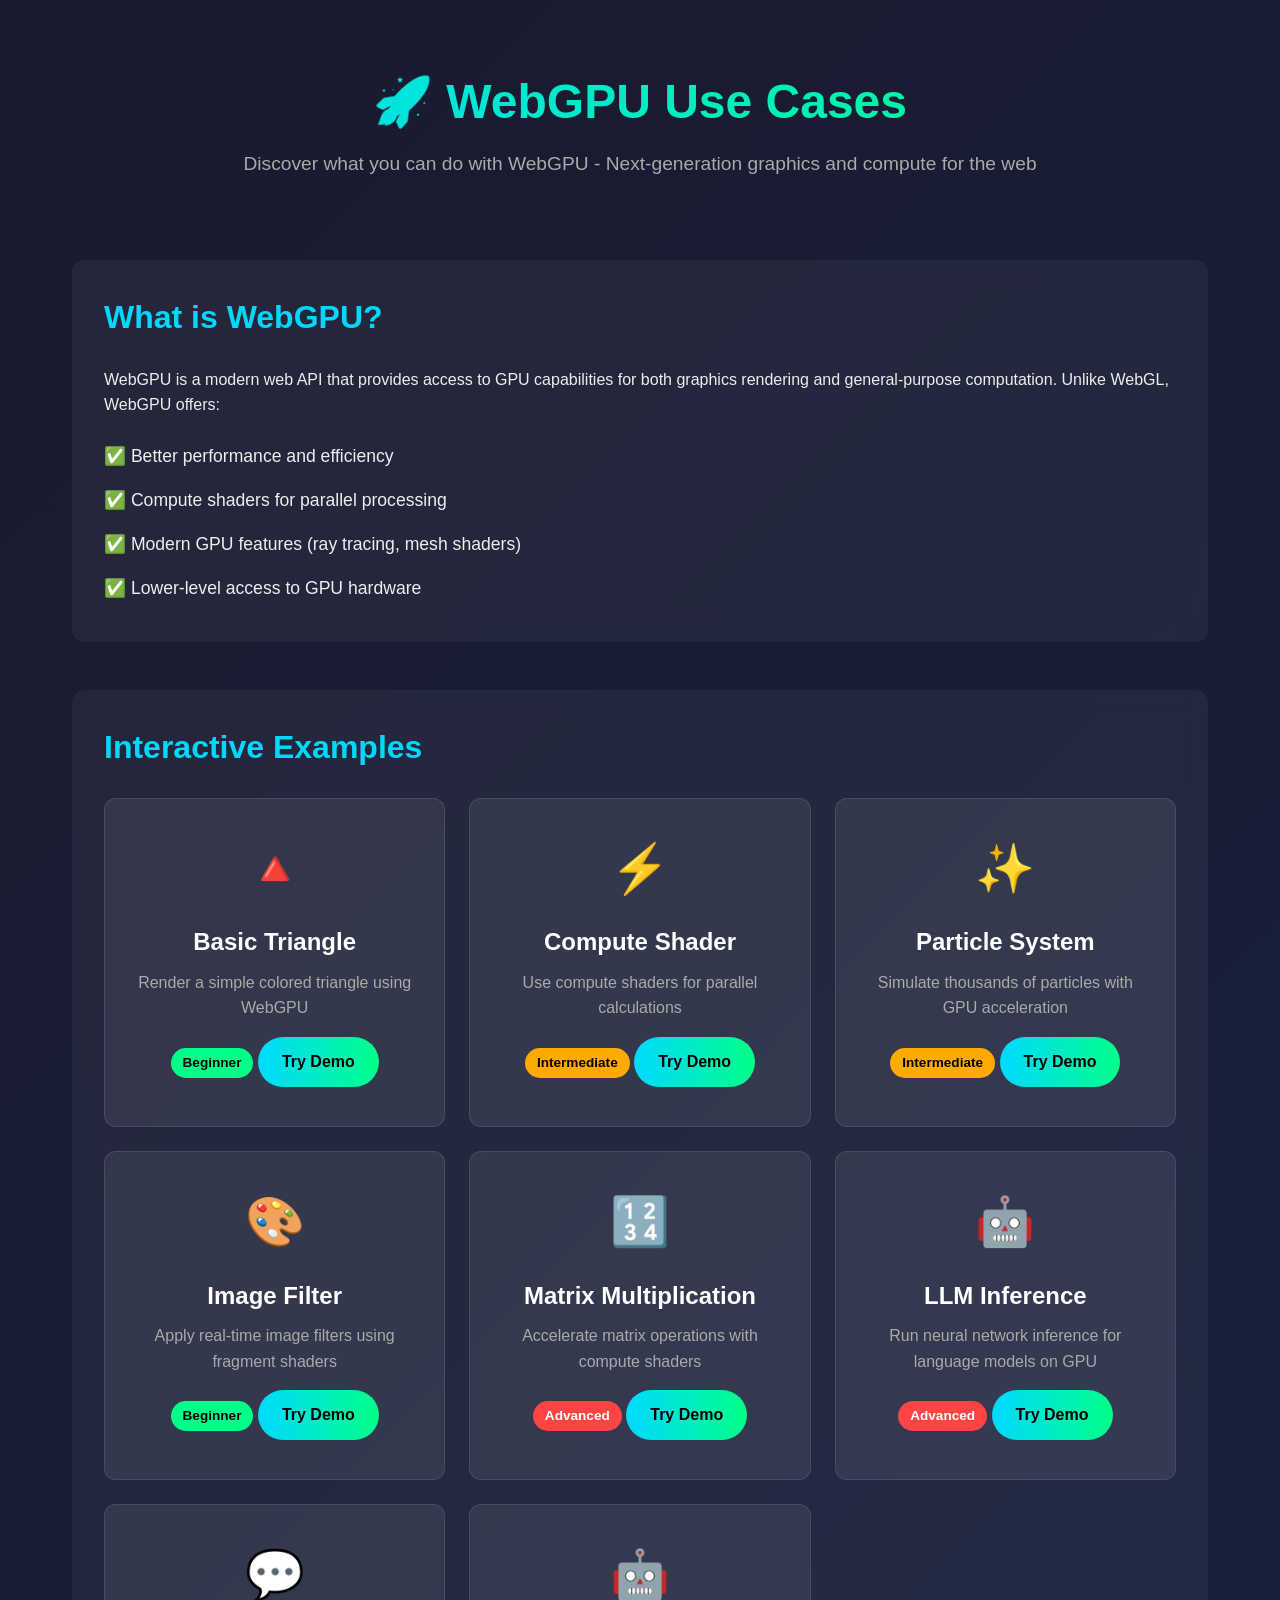
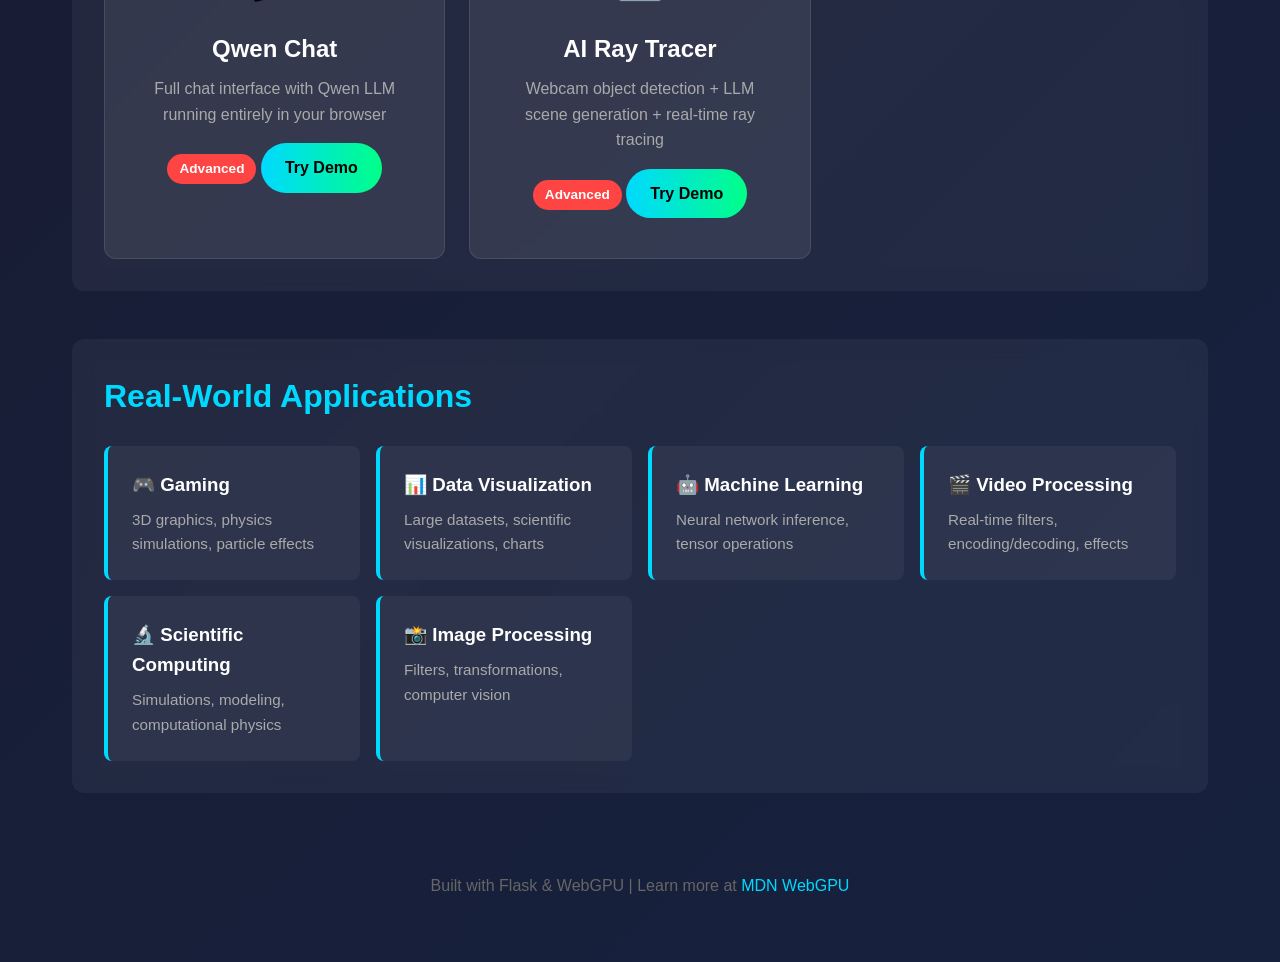
==== index.html @ ded27d46 "Add AI-powered ray tracer with computer vision and LLM - Real-time path tracing with WebGPU compute " ====
<!DOCTYPE html>
<html lang="en">
<head>
    <meta charset="UTF-8">
    <meta name="viewport" content="width=device-width, initial-scale=1.0">
    <title>WebGPU Use Cases Demo</title>
    <link rel="stylesheet" href="static/css/style.css">
</head>
<body>
    <div class="container">
        <header>
            <h1>🚀 WebGPU Use Cases</h1>
            <p class="subtitle">Discover what you can do with WebGPU - Next-generation graphics and compute for the web</p>
        </header>

        <section class="intro">
            <h2>What is WebGPU?</h2>
            <p>WebGPU is a modern web API that provides access to GPU capabilities for both graphics rendering and general-purpose computation. Unlike WebGL, WebGPU offers:</p>
            <ul>
                <li>✅ Better performance and efficiency</li>
                <li>✅ Compute shaders for parallel processing</li>
                <li>✅ Modern GPU features (ray tracing, mesh shaders)</li>
                <li>✅ Lower-level access to GPU hardware</li>
            </ul>
        </section>

        <section class="examples">
            <h2>Interactive Examples</h2>
            <div class="example-grid">
                <div class="example-card" data-example="triangle">
                    <div class="card-icon">🔺</div>
                    <h3>Basic Triangle</h3>
                    <p>Render a simple colored triangle using WebGPU</p>
                    <span class="difficulty beginner">Beginner</span>
                    <a href="templates/examples/triangle.html" class="btn">Try Demo</a>
                </div>

                <div class="example-card" data-example="compute">
                    <div class="card-icon">⚡</div>
                    <h3>Compute Shader</h3>
                    <p>Use compute shaders for parallel calculations</p>
                    <span class="difficulty intermediate">Intermediate</span>
                    <a href="templates/examples/compute.html" class="btn">Try Demo</a>
                </div>

                <div class="example-card" data-example="particles">
                    <div class="card-icon">✨</div>
                    <h3>Particle System</h3>
                    <p>Simulate thousands of particles with GPU acceleration</p>
                    <span class="difficulty intermediate">Intermediate</span>
                    <a href="templates/examples/particles.html" class="btn">Try Demo</a>
                </div>

                <div class="example-card" data-example="image-filter">
                    <div class="card-icon">🎨</div>
                    <h3>Image Filter</h3>
                    <p>Apply real-time image filters using fragment shaders</p>
                    <span class="difficulty beginner">Beginner</span>
                    <a href="templates/examples/image-filter.html" class="btn">Try Demo</a>
                </div>

                <div class="example-card" data-example="matrix-math">
                    <div class="card-icon">🔢</div>
                    <h3>Matrix Multiplication</h3>
                    <p>Accelerate matrix operations with compute shaders</p>
                    <span class="difficulty advanced">Advanced</span>
                    <a href="templates/examples/matrix-math.html" class="btn">Try Demo</a>
                </div>

                <div class="example-card" data-example="llm-inference">
                    <div class="card-icon">🤖</div>
                    <h3>LLM Inference</h3>
                    <p>Run neural network inference for language models on GPU</p>
                    <span class="difficulty advanced">Advanced</span>
                    <a href="templates/examples/llm-inference.html" class="btn">Try Demo</a>
                </div>

                <div class="example-card" data-example="qwen-chat">
                    <div class="card-icon">💬</div>
                    <h3>Qwen Chat</h3>
                    <p>Full chat interface with Qwen LLM running entirely in your browser</p>
                    <span class="difficulty advanced">Advanced</span>
                    <a href="templates/examples/qwen-chat.html" class="btn">Try Demo</a>
                </div>

                <div class="example-card" data-example="ai-raytracer">
                    <div class="card-icon">🤖</div>
                    <h3>AI Ray Tracer</h3>
                    <p>Webcam object detection + LLM scene generation + real-time ray tracing</p>
                    <span class="difficulty advanced">Advanced</span>
                    <a href="templates/examples/ai-raytracer.html" class="btn">Try Demo</a>
                </div>
            </div>
        </section>

        <section class="use-cases">
            <h2>Real-World Applications</h2>
            <div class="use-case-list">
                <div class="use-case">
                    <h3>🎮 Gaming</h3>
                    <p>3D graphics, physics simulations, particle effects</p>
                </div>
                <div class="use-case">
                    <h3>📊 Data Visualization</h3>
                    <p>Large datasets, scientific visualizations, charts</p>
                </div>
                <div class="use-case">
                    <h3>🤖 Machine Learning</h3>
                    <p>Neural network inference, tensor operations</p>
                </div>
                <div class="use-case">
                    <h3>🎬 Video Processing</h3>
                    <p>Real-time filters, encoding/decoding, effects</p>
                </div>
                <div class="use-case">
                    <h3>🔬 Scientific Computing</h3>
                    <p>Simulations, modeling, computational physics</p>
                </div>
                <div class="use-case">
                    <h3>📸 Image Processing</h3>
                    <p>Filters, transformations, computer vision</p>
                </div>
            </div>
        </section>

        <footer>
            <p>Built with Flask & WebGPU | Learn more at <a href="https://developer.mozilla.org/en-US/docs/Web/API/WebGPU_API" target="_blank">MDN WebGPU</a></p>
        </footer>
    </div>

    <script>
        // Check WebGPU support
        if (!navigator.gpu) {
            document.body.classList.add('no-webgpu');
            alert('WebGPU is not supported in your browser. Please use Chrome 113+ or Edge 113+');
        }
    </script>
</body>
</html>
---- static/css/style.css ----
* {
    margin: 0;
    padding: 0;
    box-sizing: border-box;
}

body {
    font-family: -apple-system, BlinkMacSystemFont, 'Segoe UI', Roboto, Oxygen, Ubuntu, sans-serif;
    background: linear-gradient(135deg, #1a1a2e 0%, #16213e 100%);
    color: #eee;
    line-height: 1.6;
    min-height: 100vh;
}

.container {
    max-width: 1200px;
    margin: 0 auto;
    padding: 2rem;
}

header {
    text-align: center;
    margin-bottom: 3rem;
    padding: 2rem 0;
}

header h1 {
    font-size: 3rem;
    margin-bottom: 0.5rem;
    background: linear-gradient(90deg, #00d9ff, #00ff88);
    -webkit-background-clip: text;
    -webkit-text-fill-color: transparent;
    background-clip: text;
}

.subtitle {
    font-size: 1.2rem;
    color: #aaa;
}

section {
    margin-bottom: 3rem;
    padding: 2rem;
    background: rgba(255, 255, 255, 0.05);
    border-radius: 12px;
    backdrop-filter: blur(10px);
}

h2 {
    font-size: 2rem;
    margin-bottom: 1.5rem;
    color: #00d9ff;
}

.intro ul {
    list-style: none;
    margin-top: 1rem;
}

.intro li {
    padding: 0.5rem 0;
    font-size: 1.1rem;
}

.example-grid {
    display: grid;
    grid-template-columns: repeat(auto-fit, minmax(300px, 1fr));
    gap: 1.5rem;
}

.example-card {
    background: rgba(255, 255, 255, 0.08);
    padding: 2rem;
    border-radius: 12px;
    text-align: center;
    transition: transform 0.3s, box-shadow 0.3s;
    border: 1px solid rgba(255, 255, 255, 0.1);
}

.example-card:hover {
    transform: translateY(-5px);
    box-shadow: 0 10px 30px rgba(0, 217, 255, 0.2);
}

.card-icon {
    font-size: 3rem;
    margin-bottom: 1rem;
}

.example-card h3 {
    font-size: 1.5rem;
    margin-bottom: 0.5rem;
    color: #fff;
}

.example-card p {
    color: #aaa;
    margin-bottom: 1rem;
}

.difficulty {
    display: inline-block;
    padding: 0.25rem 0.75rem;
    border-radius: 20px;
    font-size: 0.85rem;
    font-weight: bold;
    margin-bottom: 1rem;
}

.difficulty.beginner {
    background: #00ff88;
    color: #000;
}

.difficulty.intermediate {
    background: #ffaa00;
    color: #000;
}

.difficulty.advanced {
    background: #ff4444;
    color: #fff;
}

.btn {
    display: inline-block;
    padding: 0.75rem 1.5rem;
    background: linear-gradient(90deg, #00d9ff, #00ff88);
    color: #000;
    text-decoration: none;
    border-radius: 25px;
    font-weight: bold;
    transition: transform 0.2s, box-shadow 0.2s;
}

.btn:hover {
    transform: scale(1.05);
    box-shadow: 0 5px 20px rgba(0, 217, 255, 0.4);
}

.use-case-list {
    display: grid;
    grid-template-columns: repeat(auto-fit, minmax(250px, 1fr));
    gap: 1rem;
}

.use-case {
    background: rgba(255, 255, 255, 0.05);
    padding: 1.5rem;
    border-radius: 8px;
    border-left: 4px solid #00d9ff;
}

.use-case h3 {
    margin-bottom: 0.5rem;
    color: #fff;
}

.use-case p {
    color: #aaa;
    font-size: 0.95rem;
}

footer {
    text-align: center;
    padding: 2rem;
    color: #666;
}

footer a {
    color: #00d9ff;
    text-decoration: none;
}

footer a:hover {
    text-decoration: underline;
}

canvas {
    display: block;
    margin: 1rem auto;
    border-radius: 8px;
    background: #000;
}

.controls {
    display: flex;
    gap: 1rem;
    justify-content: center;
    margin: 1rem 0;
    flex-wrap: wrap;
}

.controls button {
    padding: 0.5rem 1rem;
    background: rgba(255, 255, 255, 0.1);
    border: 1px solid #00d9ff;
    color: #00d9ff;
    border-radius: 5px;
    cursor: pointer;
    transition: all 0.2s;
}

.controls button:hover {
    background: #00d9ff;
    color: #000;
}

.controls label {
    display: flex;
    align-items: center;
    gap: 0.5rem;
}

.controls input[type="range"] {
    width: 150px;
}

.demo-container {
    text-align: center;
}

.demo-info {
    background: rgba(0, 217, 255, 0.1);
    padding: 1rem;
    border-radius: 8px;
    margin-bottom: 1rem;
    border: 1px solid rgba(0, 217, 255, 0.3);
}

.back-link {
    display: inline-block;
    margin-bottom: 1rem;
    color: #00d9ff;
    text-decoration: none;
}

.back-link:hover {
    text-decoration: underline;
}

.no-webgpu .example-card {
    opacity: 0.5;
    pointer-events: none;
}

.stats {
    display: flex;
    justify-content: center;
    gap: 2rem;
    margin: 1rem 0;
    font-family: monospace;
    color: #00ff88;
}
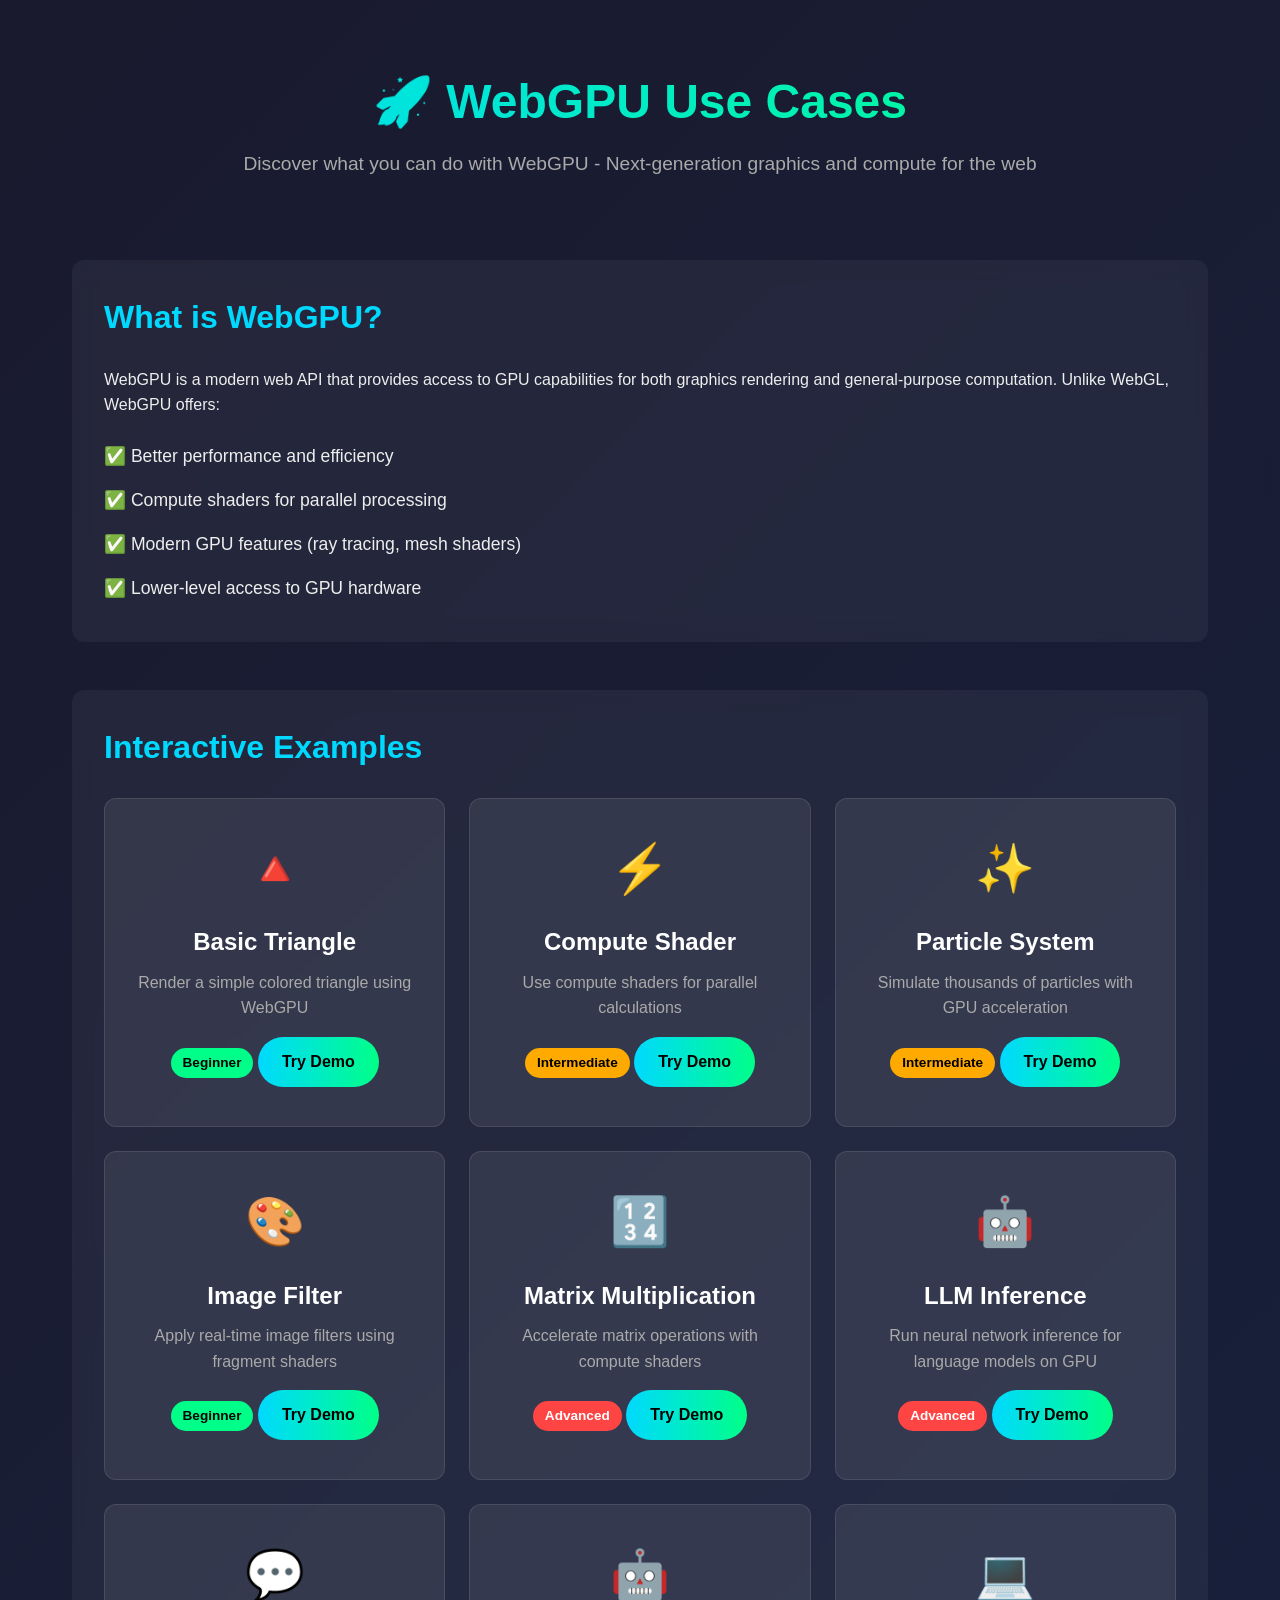
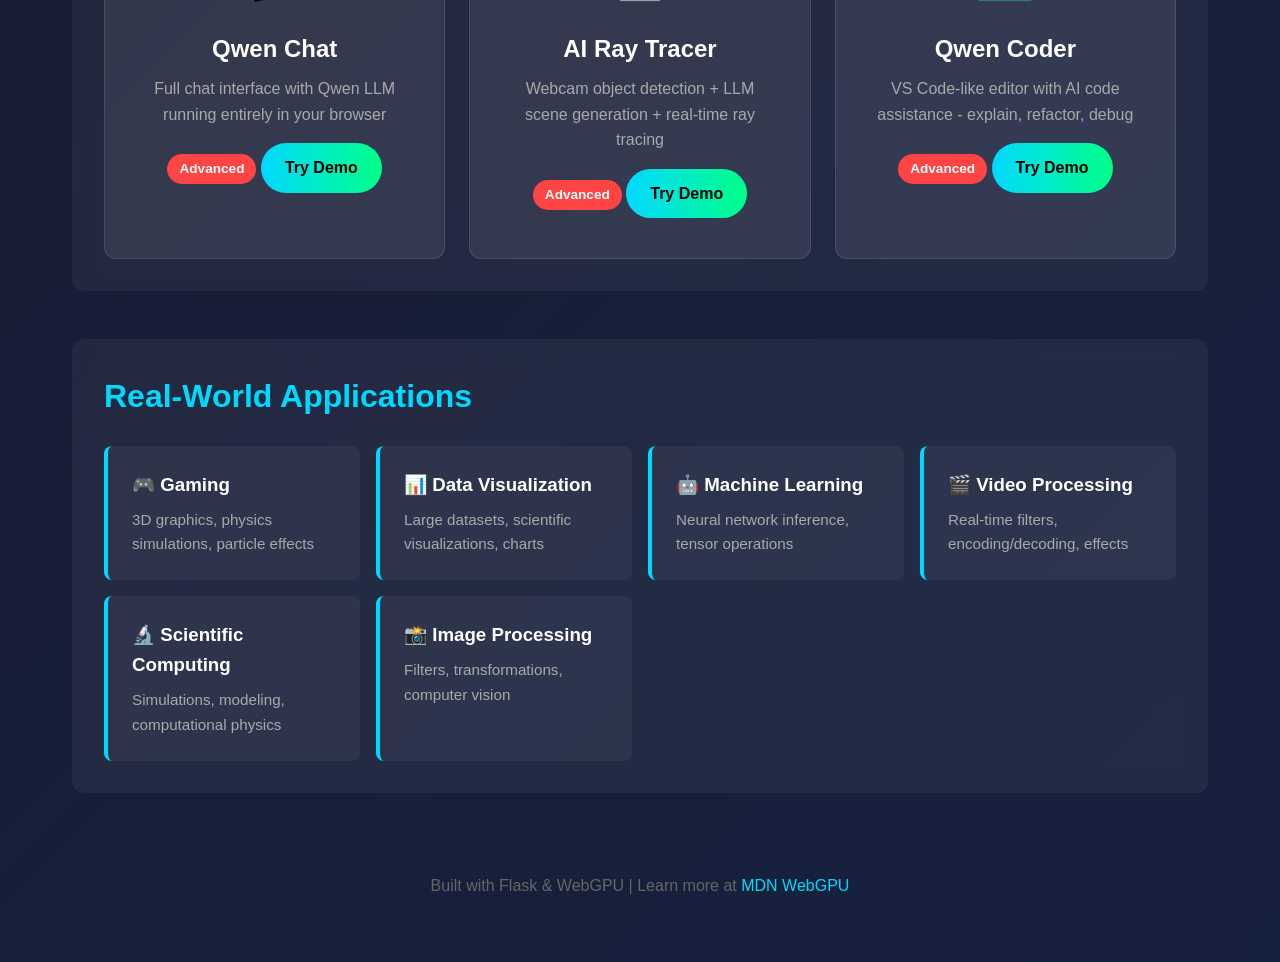
==== commit f6929344: "Add Qwen Coder - AI-powered code editor - Monaco Editor (same engine as VS Code) in the browser - Qw" ====
--- a/index.html
+++ b/index.html
@@ -90,6 +90,14 @@
                     <span class="difficulty advanced">Advanced</span>
                     <a href="templates/examples/ai-raytracer.html" class="btn">Try Demo</a>
                 </div>
+
+                <div class="example-card" data-example="qwen-coder">
+                    <div class="card-icon">💻</div>
+                    <h3>Qwen Coder</h3>
+                    <p>VS Code-like editor with AI code assistance - explain, refactor, debug</p>
+                    <span class="difficulty advanced">Advanced</span>
+                    <a href="templates/examples/qwen-coder.html" class="btn">Try Demo</a>
+                </div>
             </div>
         </section>
 
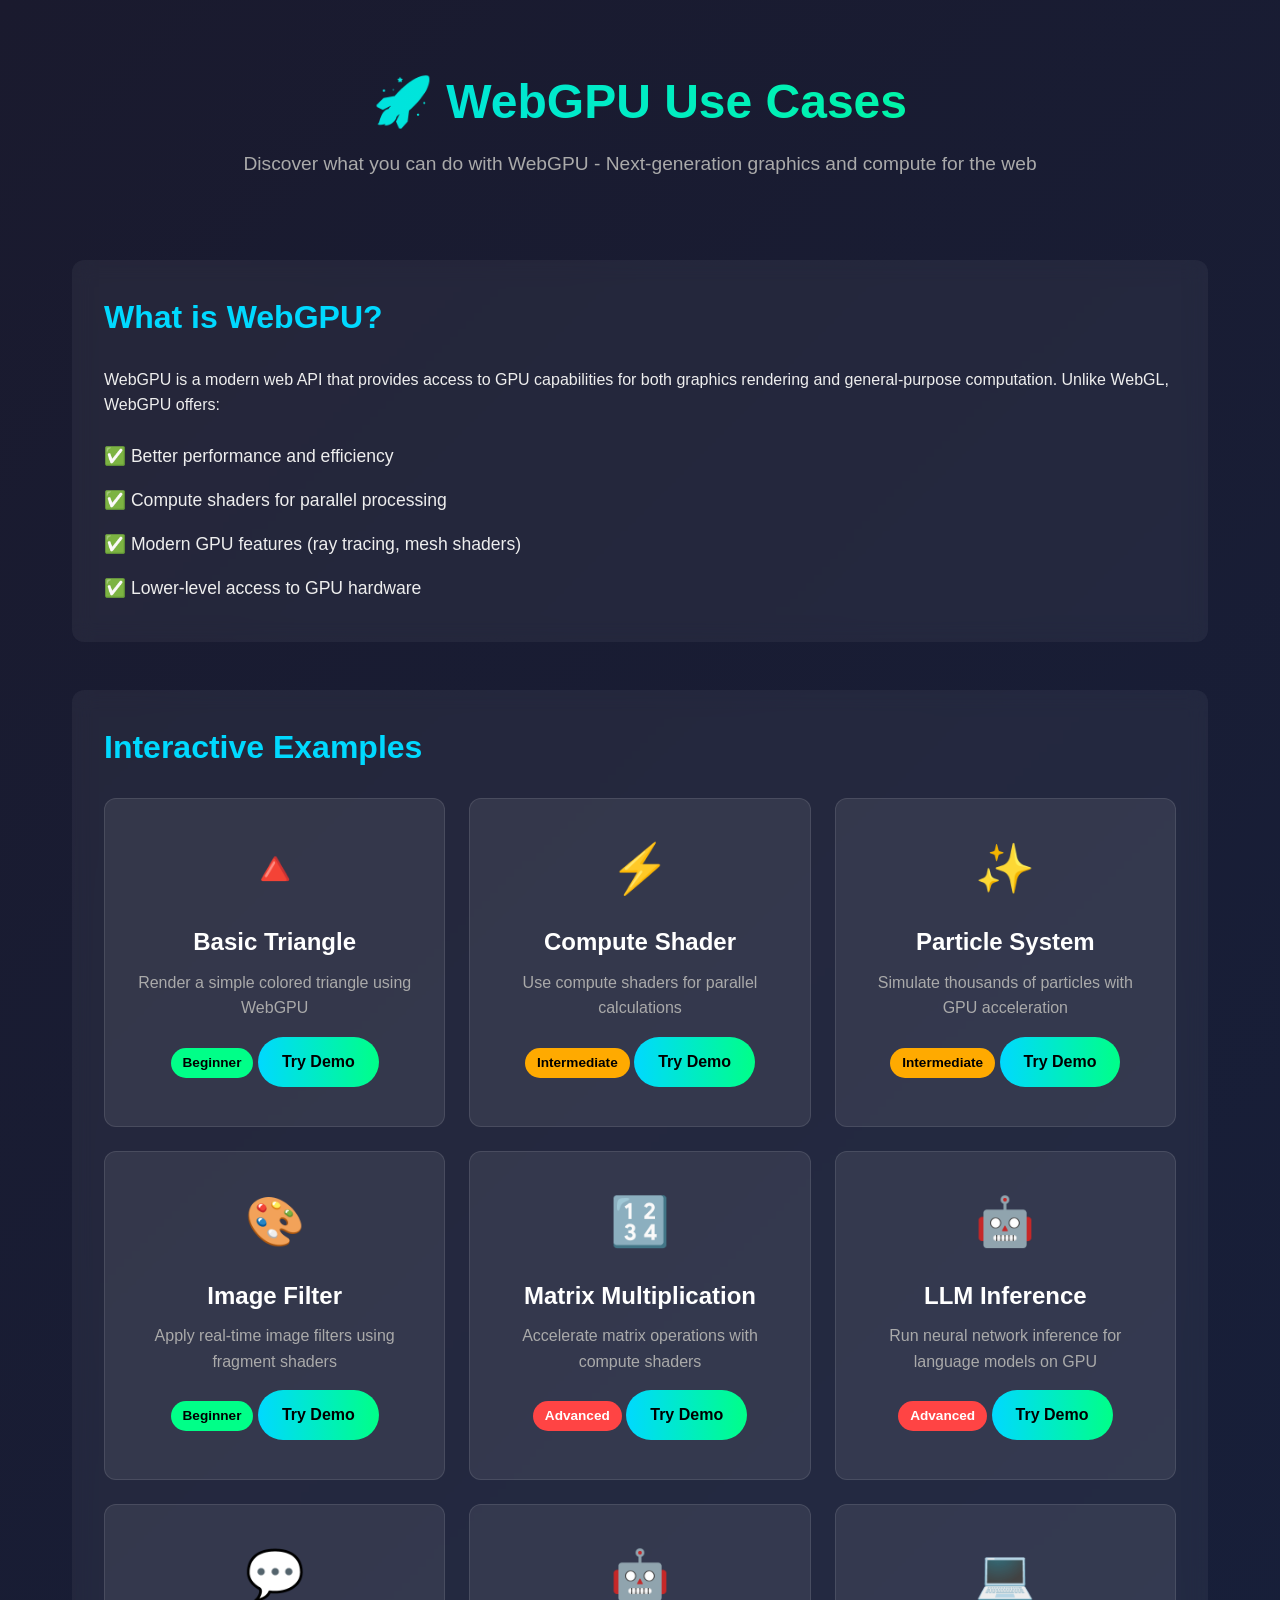
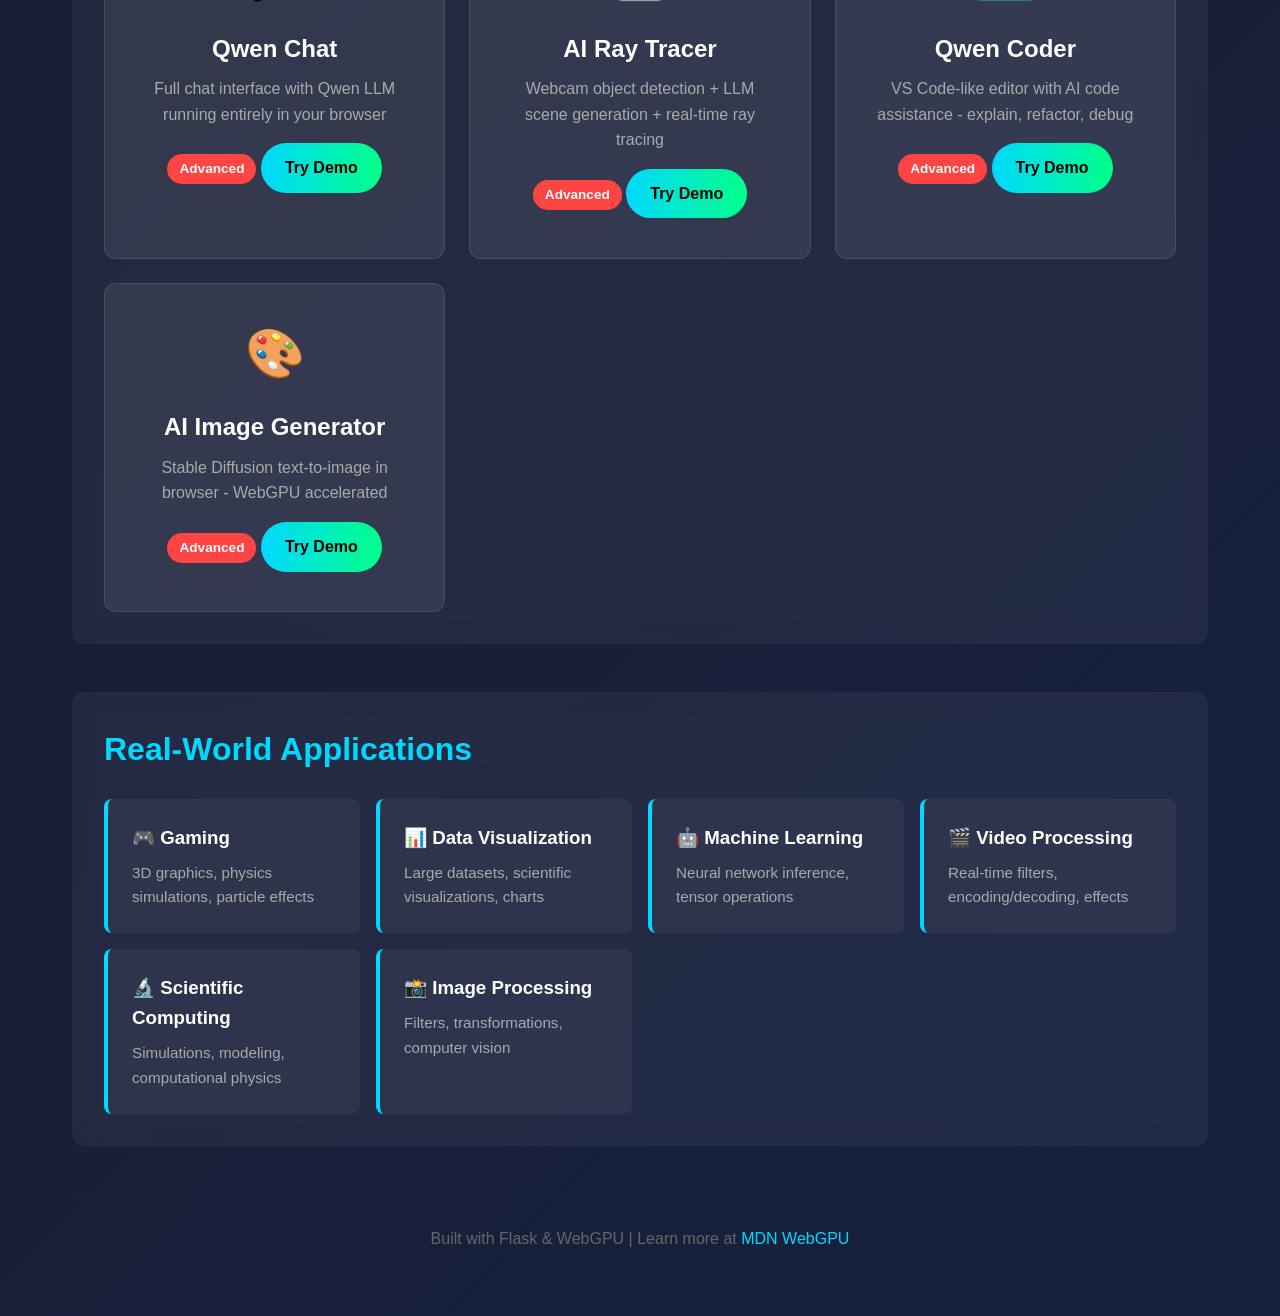
==== commit 2e070b40: "Add AI Image Generator - Stable Diffusion in browser - Text-to-image generation with Stable Diffusio" ====
--- a/index.html
+++ b/index.html
@@ -98,6 +98,14 @@
                     <span class="difficulty advanced">Advanced</span>
                     <a href="templates/examples/qwen-coder.html" class="btn">Try Demo</a>
                 </div>
+
+                <div class="example-card" data-example="ai-image-generator">
+                    <div class="card-icon">🎨</div>
+                    <h3>AI Image Generator</h3>
+                    <p>Stable Diffusion text-to-image in browser - WebGPU accelerated</p>
+                    <span class="difficulty advanced">Advanced</span>
+                    <a href="templates/examples/ai-image-generator.html" class="btn">Try Demo</a>
+                </div>
             </div>
         </section>
 
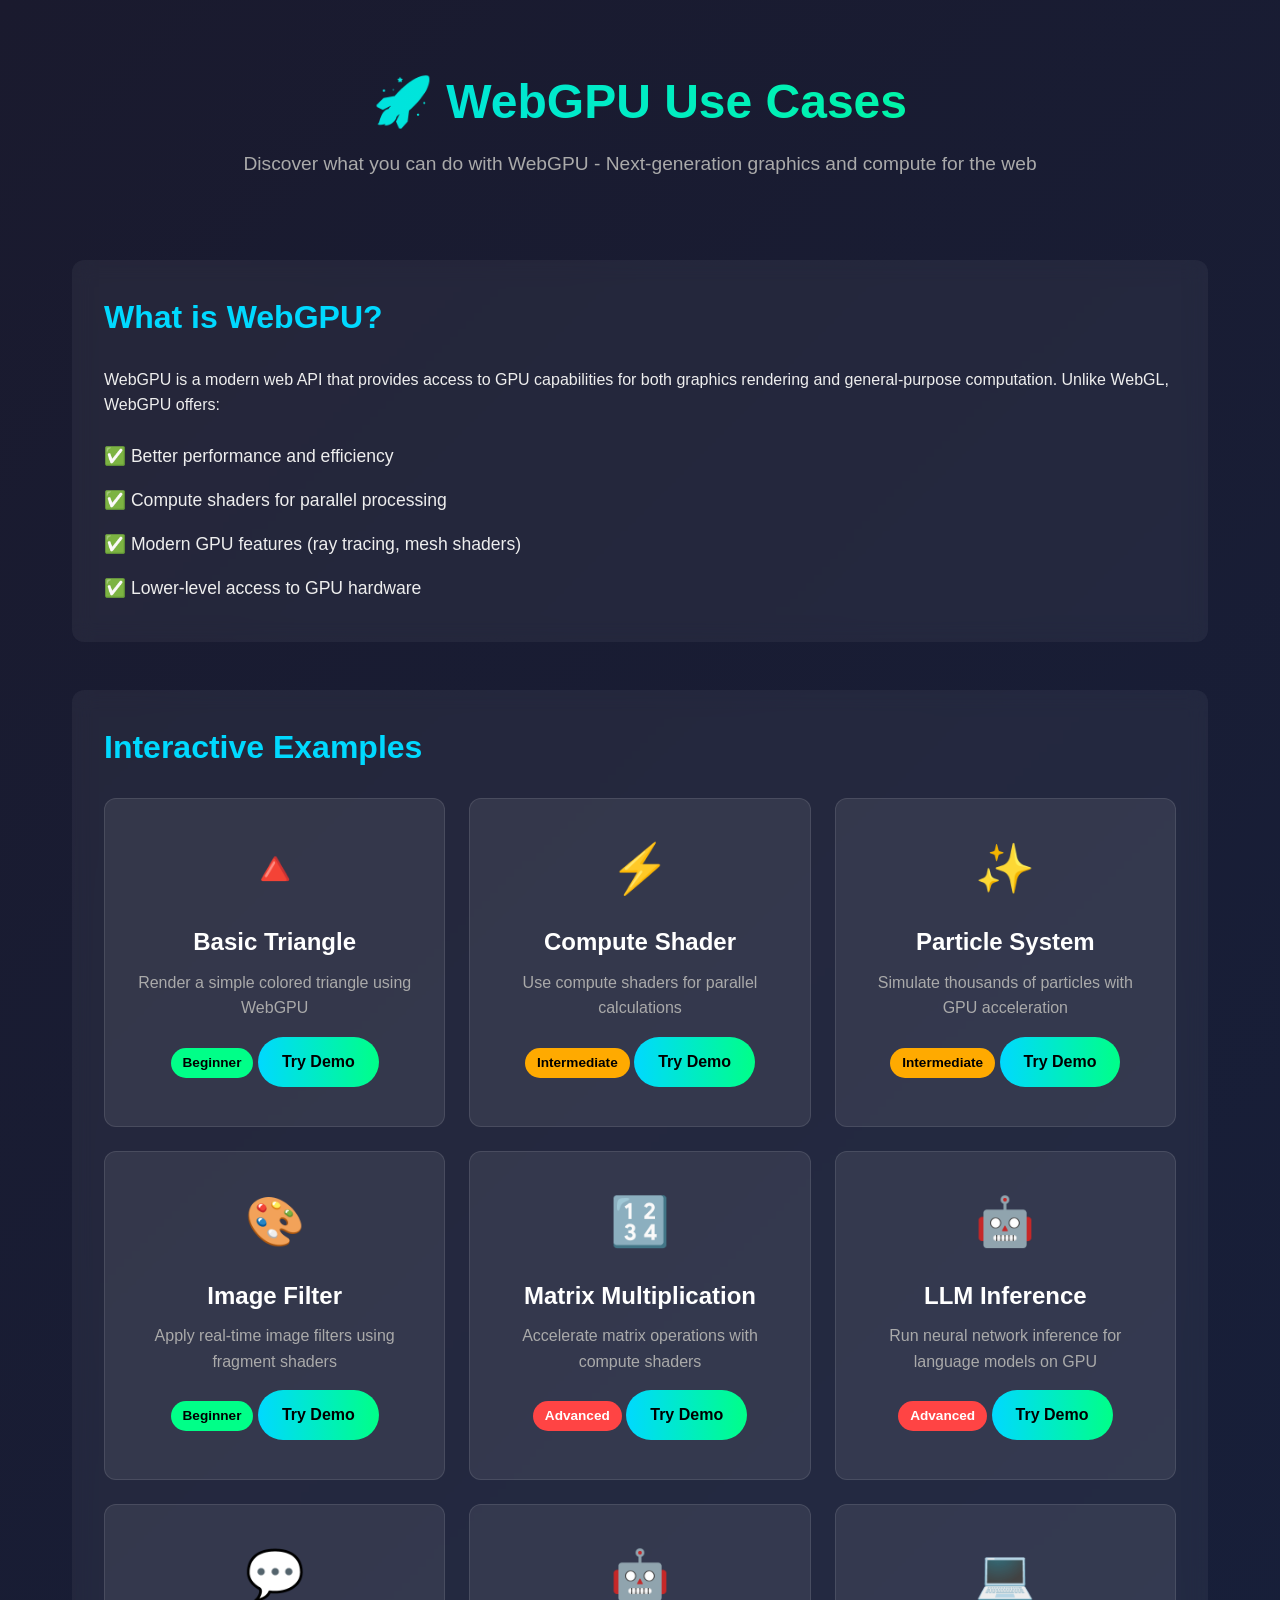
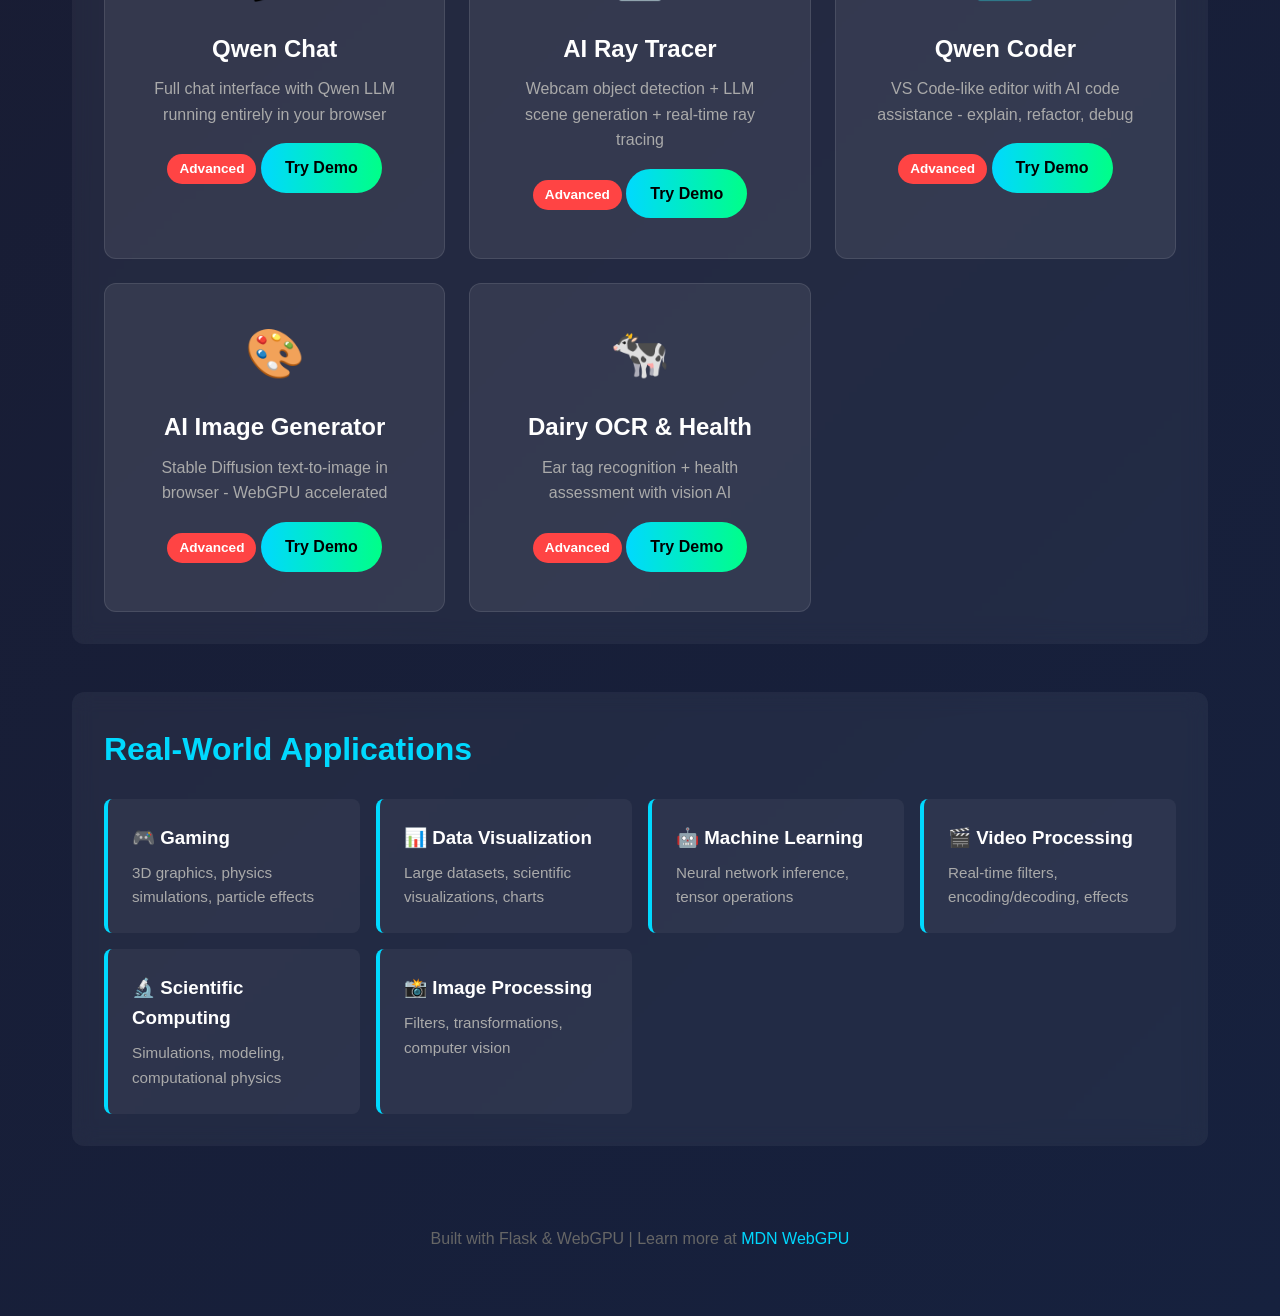
==== commit f0d337a6: "Add Dairy OCR & Health Monitor - Moondream2 VLM for ear tag OCR and health assessment - Live camera " ====
--- a/index.html
+++ b/index.html
@@ -106,6 +106,14 @@
                     <span class="difficulty advanced">Advanced</span>
                     <a href="templates/examples/ai-image-generator.html" class="btn">Try Demo</a>
                 </div>
+
+                <div class="example-card" data-example="dairy-ocr">
+                    <div class="card-icon">🐄</div>
+                    <h3>Dairy OCR & Health</h3>
+                    <p>Ear tag recognition + health assessment with vision AI</p>
+                    <span class="difficulty advanced">Advanced</span>
+                    <a href="templates/examples/dairy-ocr.html" class="btn">Try Demo</a>
+                </div>
             </div>
         </section>
 
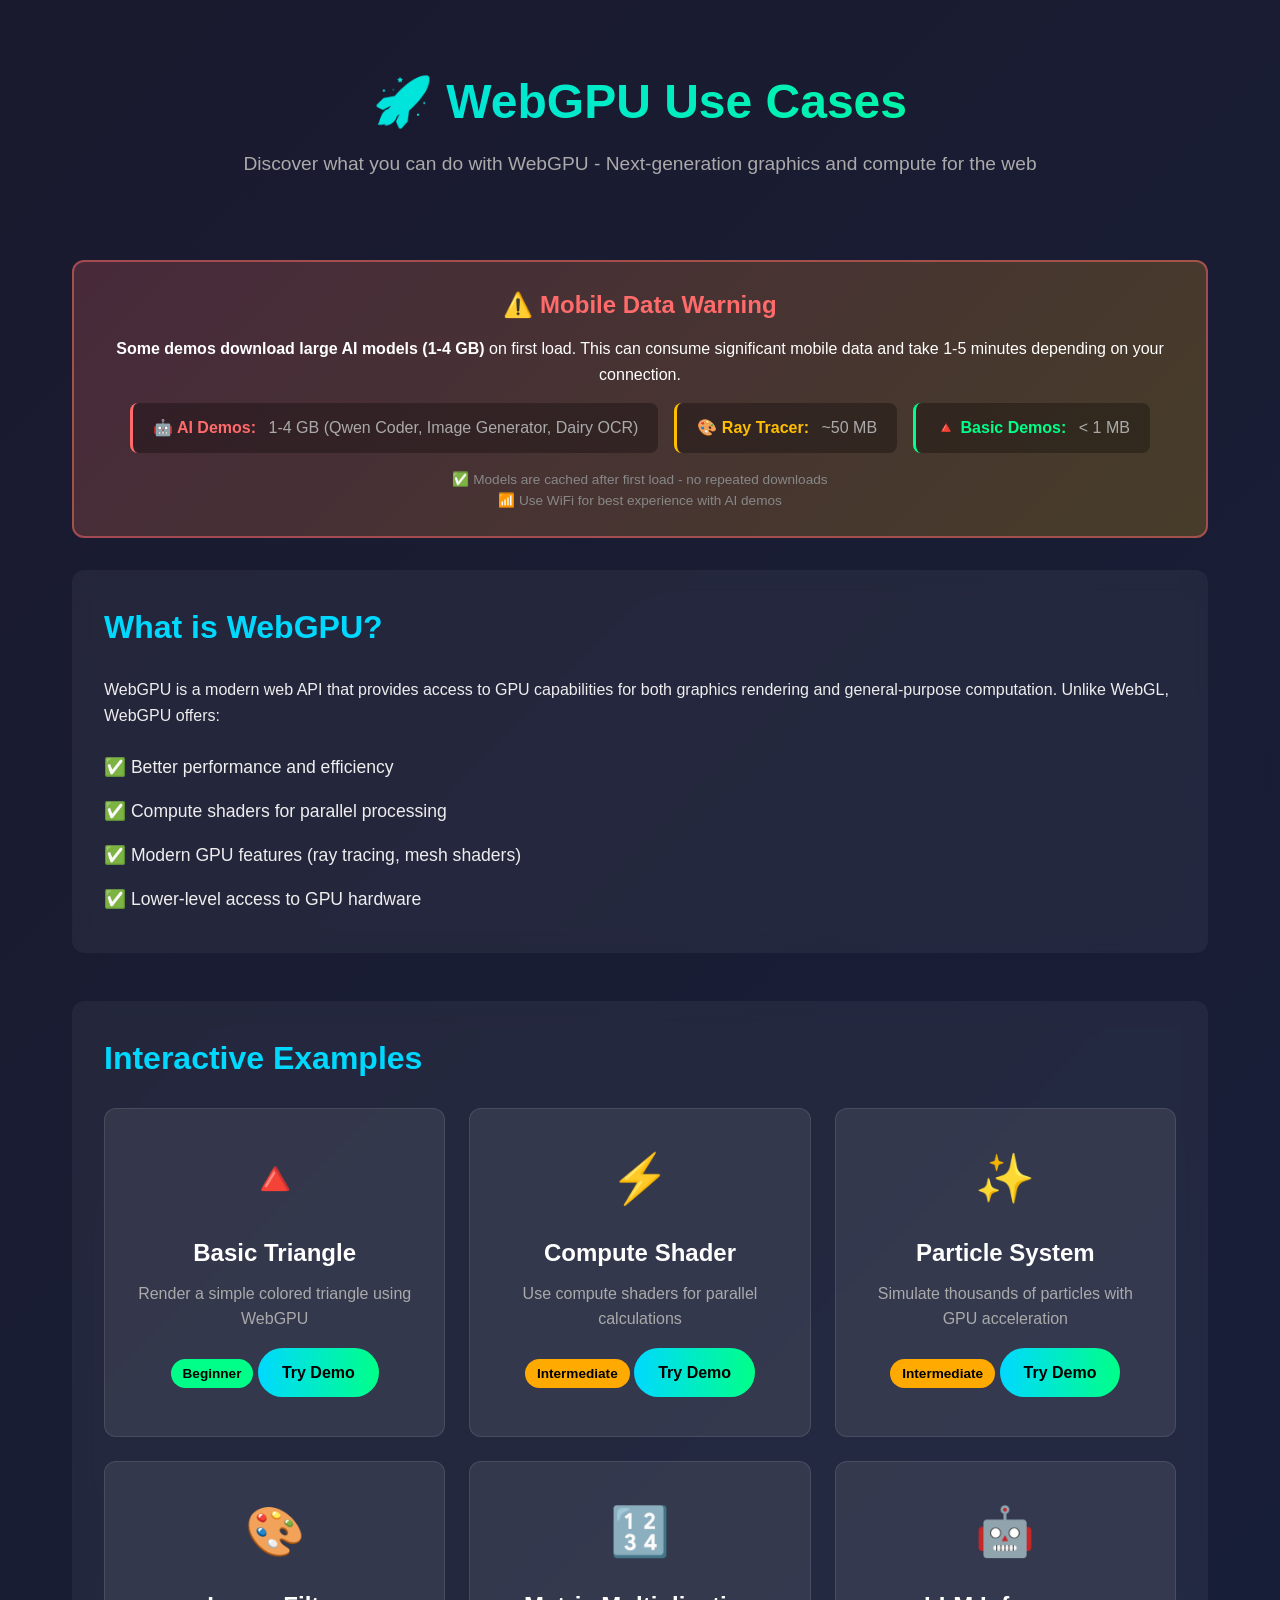
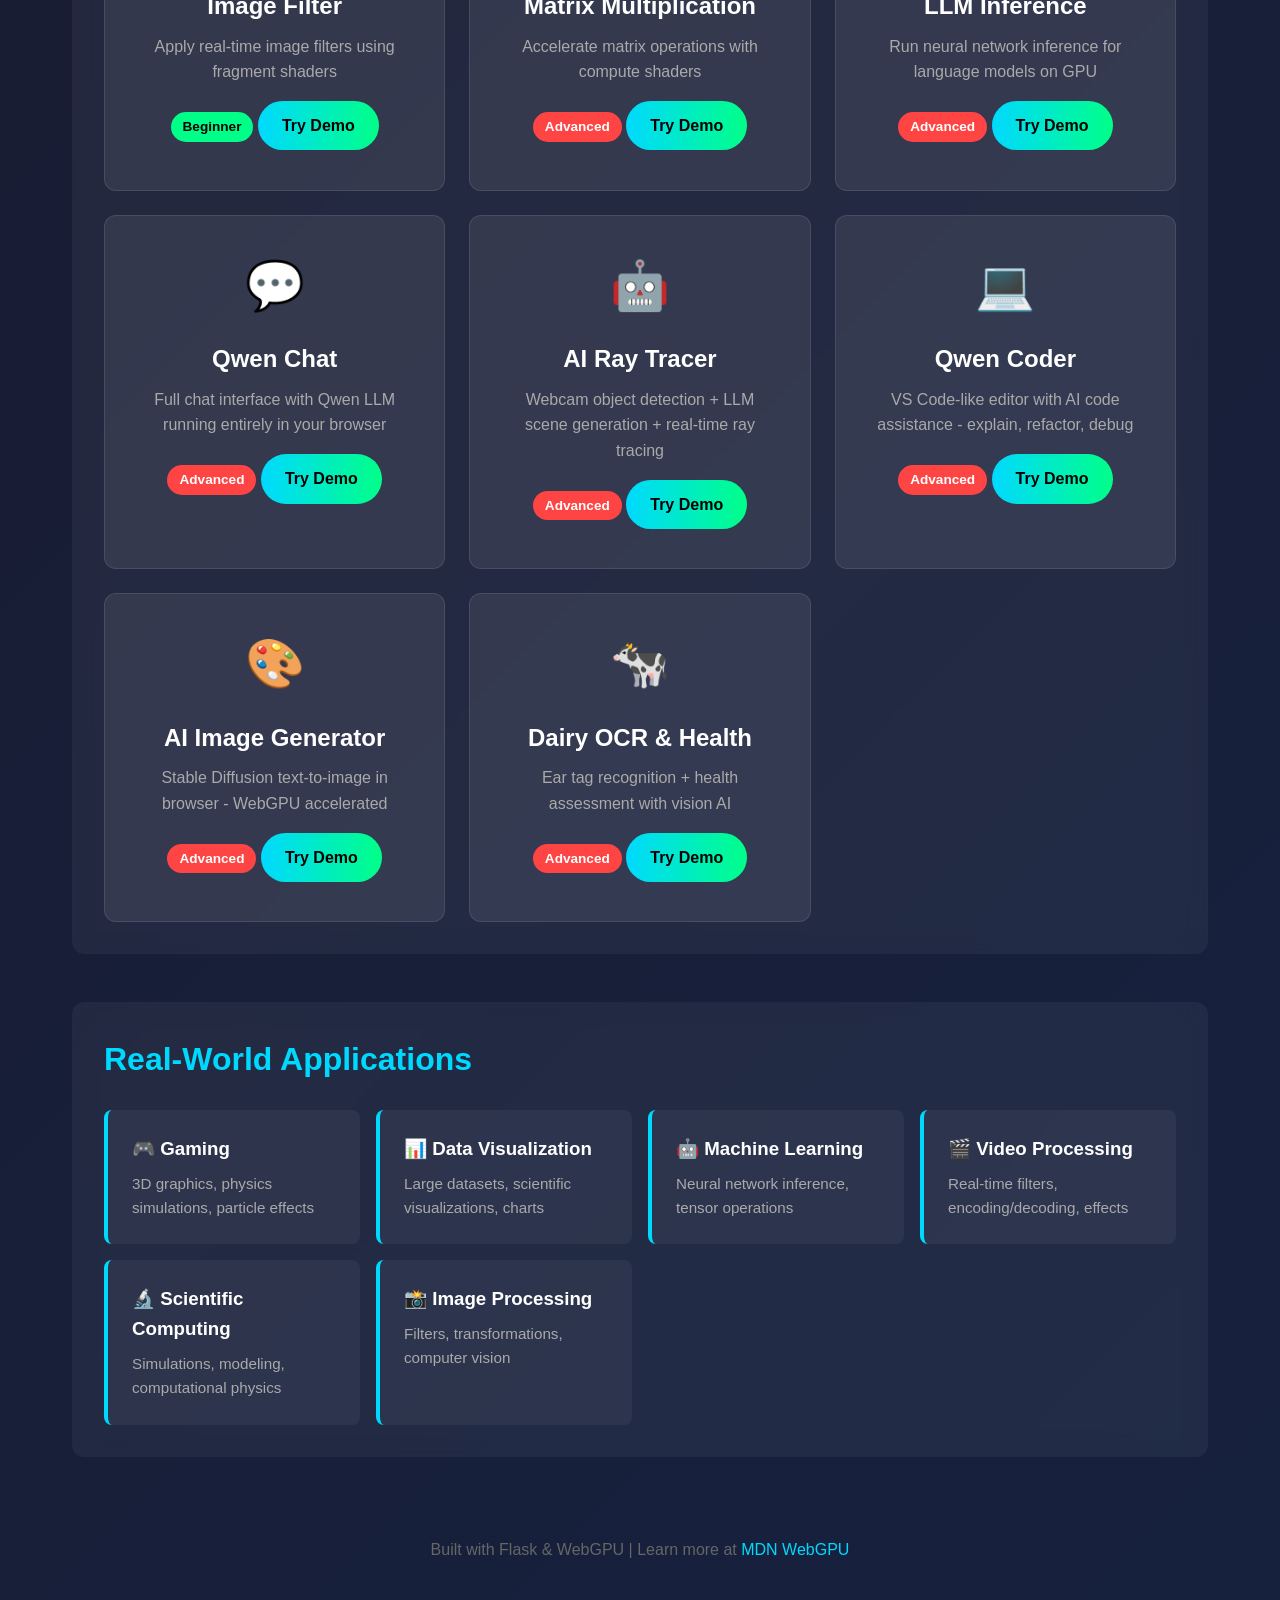
==== commit 88dc4f82: "Add prominent mobile data warning on homepage - Large warning banner about AI model download sizes -" ====
--- a/index.html
+++ b/index.html
@@ -12,6 +12,32 @@
             <h1>🚀 WebGPU Use Cases</h1>
             <p class="subtitle">Discover what you can do with WebGPU - Next-generation graphics and compute for the web</p>
         </header>
+
+        <!-- Mobile Data Warning -->
+        <div class="data-warning" style="background: linear-gradient(135deg, rgba(255, 107, 107, 0.2), rgba(255, 191, 0, 0.2)); border: 2px solid rgba(255, 107, 107, 0.5); border-radius: 12px; padding: 1.5rem; margin-bottom: 2rem; text-align: center;">
+            <h2 style="color: #ff6b6b; margin-bottom: 0.75rem; font-size: 1.5rem;">⚠️ Mobile Data Warning</h2>
+            <p style="color: #fff; font-size: 1rem; line-height: 1.6; margin-bottom: 1rem;">
+                <strong>Some demos download large AI models (1-4 GB)</strong> on first load. This can consume significant mobile data and take 1-5 minutes depending on your connection.
+            </p>
+            <div style="display: flex; flex-wrap: wrap; gap: 1rem; justify-content: center; margin-top: 1rem;">
+                <div style="background: rgba(0, 0, 0, 0.3); padding: 0.75rem 1.25rem; border-radius: 8px; border-left: 3px solid #ff6b6b;">
+                    <strong style="color: #ff6b6b;">🤖 AI Demos:</strong>
+                    <span style="color: #aaa; margin-left: 0.5rem;">1-4 GB (Qwen Coder, Image Generator, Dairy OCR)</span>
+                </div>
+                <div style="background: rgba(0, 0, 0, 0.3); padding: 0.75rem 1.25rem; border-radius: 8px; border-left: 3px solid #ffbf00;">
+                    <strong style="color: #ffbf00;">🎨 Ray Tracer:</strong>
+                    <span style="color: #aaa; margin-left: 0.5rem;">~50 MB</span>
+                </div>
+                <div style="background: rgba(0, 0, 0, 0.3); padding: 0.75rem 1.25rem; border-radius: 8px; border-left: 3px solid #00ff88;">
+                    <strong style="color: #00ff88;">🔺 Basic Demos:</strong>
+                    <span style="color: #aaa; margin-left: 0.5rem;">< 1 MB</span>
+                </div>
+            </div>
+            <p style="color: #888; font-size: 0.85rem; margin-top: 1rem;">
+                ✅ Models are cached after first load - no repeated downloads<br>
+                📶 Use WiFi for best experience with AI demos
+            </p>
+        </div>
 
         <section class="intro">
             <h2>What is WebGPU?</h2>
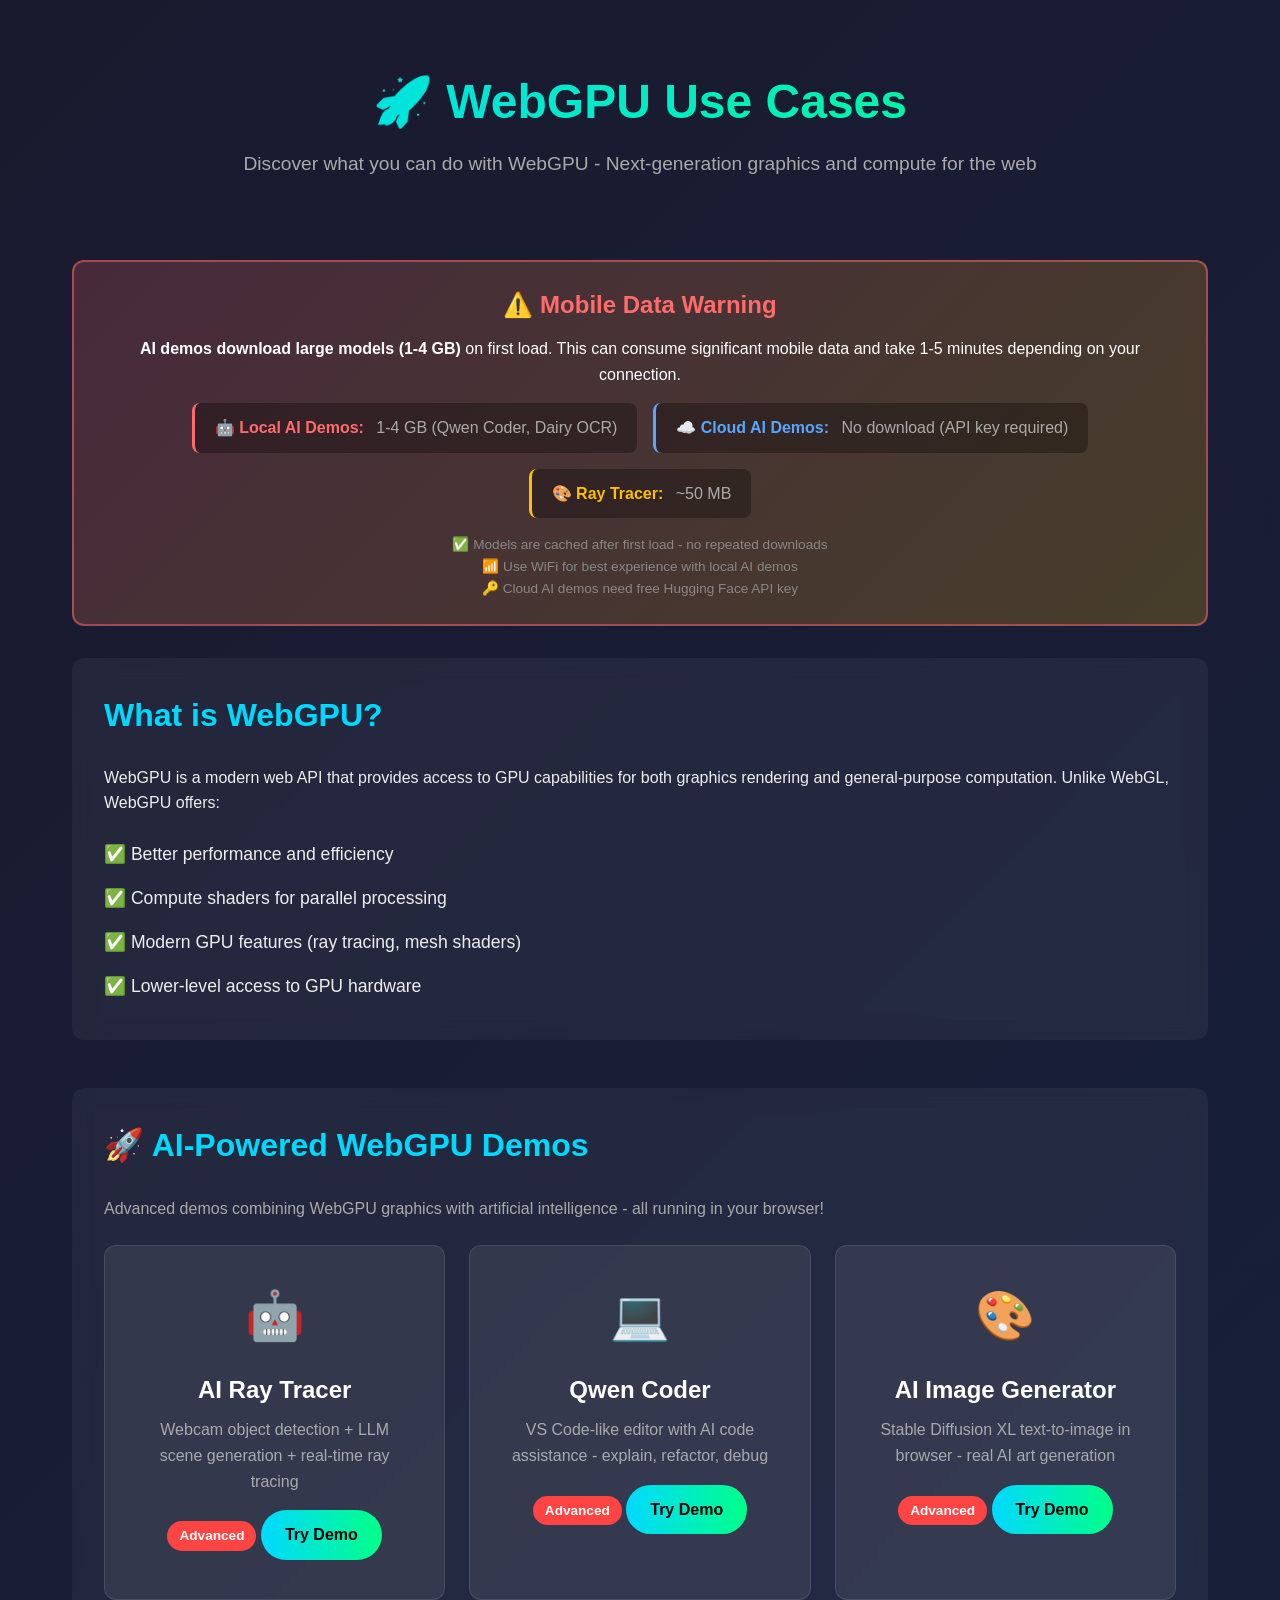
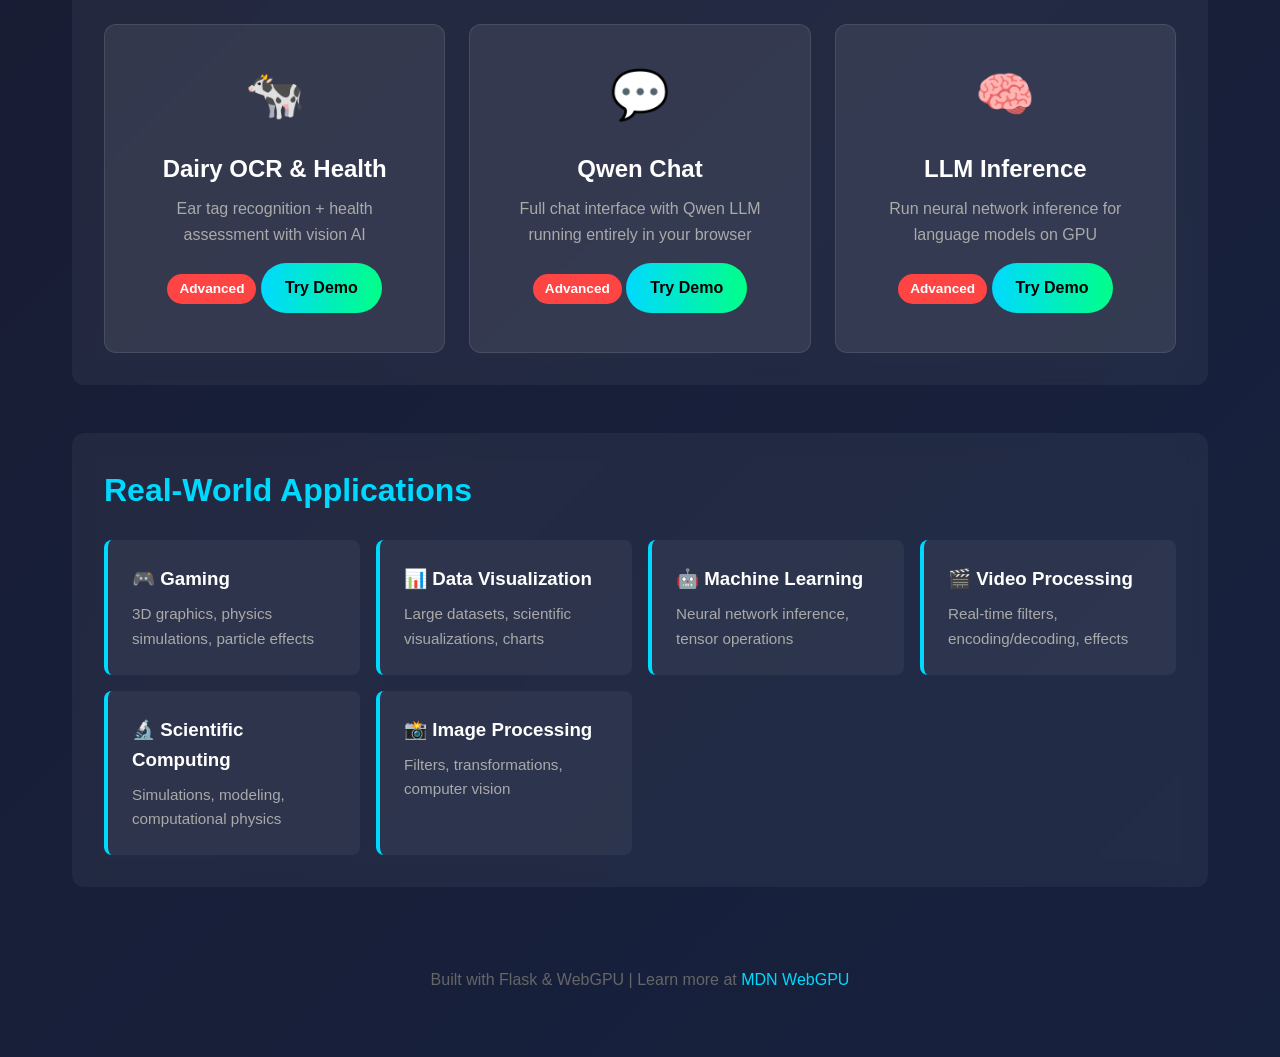
==== commit 11e6276a: "Remove basic demos, focus on AI-powered demos only - Removed: Triangle, Compute Shader, Particles, I" ====
--- a/index.html
+++ b/index.html
@@ -17,25 +17,26 @@
         <div class="data-warning" style="background: linear-gradient(135deg, rgba(255, 107, 107, 0.2), rgba(255, 191, 0, 0.2)); border: 2px solid rgba(255, 107, 107, 0.5); border-radius: 12px; padding: 1.5rem; margin-bottom: 2rem; text-align: center;">
             <h2 style="color: #ff6b6b; margin-bottom: 0.75rem; font-size: 1.5rem;">⚠️ Mobile Data Warning</h2>
             <p style="color: #fff; font-size: 1rem; line-height: 1.6; margin-bottom: 1rem;">
-                <strong>Some demos download large AI models (1-4 GB)</strong> on first load. This can consume significant mobile data and take 1-5 minutes depending on your connection.
+                <strong>AI demos download large models (1-4 GB)</strong> on first load. This can consume significant mobile data and take 1-5 minutes depending on your connection.
             </p>
             <div style="display: flex; flex-wrap: wrap; gap: 1rem; justify-content: center; margin-top: 1rem;">
                 <div style="background: rgba(0, 0, 0, 0.3); padding: 0.75rem 1.25rem; border-radius: 8px; border-left: 3px solid #ff6b6b;">
-                    <strong style="color: #ff6b6b;">🤖 AI Demos:</strong>
-                    <span style="color: #aaa; margin-left: 0.5rem;">1-4 GB (Qwen Coder, Image Generator, Dairy OCR)</span>
+                    <strong style="color: #ff6b6b;">🤖 Local AI Demos:</strong>
+                    <span style="color: #aaa; margin-left: 0.5rem;">1-4 GB (Qwen Coder, Dairy OCR)</span>
+                </div>
+                <div style="background: rgba(0, 0, 0, 0.3); padding: 0.75rem 1.25rem; border-radius: 8px; border-left: 3px solid #58a6ff;">
+                    <strong style="color: #58a6ff;">☁️ Cloud AI Demos:</strong>
+                    <span style="color: #aaa; margin-left: 0.5rem;">No download (API key required)</span>
                 </div>
                 <div style="background: rgba(0, 0, 0, 0.3); padding: 0.75rem 1.25rem; border-radius: 8px; border-left: 3px solid #ffbf00;">
                     <strong style="color: #ffbf00;">🎨 Ray Tracer:</strong>
                     <span style="color: #aaa; margin-left: 0.5rem;">~50 MB</span>
                 </div>
-                <div style="background: rgba(0, 0, 0, 0.3); padding: 0.75rem 1.25rem; border-radius: 8px; border-left: 3px solid #00ff88;">
-                    <strong style="color: #00ff88;">🔺 Basic Demos:</strong>
-                    <span style="color: #aaa; margin-left: 0.5rem;">< 1 MB</span>
-                </div>
             </div>
             <p style="color: #888; font-size: 0.85rem; margin-top: 1rem;">
                 ✅ Models are cached after first load - no repeated downloads<br>
-                📶 Use WiFi for best experience with AI demos
+                📶 Use WiFi for best experience with local AI demos<br>
+                🔑 Cloud AI demos need free Hugging Face API key
             </p>
         </div>
 
@@ -51,64 +52,9 @@
         </section>
 
         <section class="examples">
-            <h2>Interactive Examples</h2>
+            <h2>🚀 AI-Powered WebGPU Demos</h2>
+            <p style="color: #aaa; margin-bottom: 1.5rem;">Advanced demos combining WebGPU graphics with artificial intelligence - all running in your browser!</p>
             <div class="example-grid">
-                <div class="example-card" data-example="triangle">
-                    <div class="card-icon">🔺</div>
-                    <h3>Basic Triangle</h3>
-                    <p>Render a simple colored triangle using WebGPU</p>
-                    <span class="difficulty beginner">Beginner</span>
-                    <a href="templates/examples/triangle.html" class="btn">Try Demo</a>
-                </div>
-
-                <div class="example-card" data-example="compute">
-                    <div class="card-icon">⚡</div>
-                    <h3>Compute Shader</h3>
-                    <p>Use compute shaders for parallel calculations</p>
-                    <span class="difficulty intermediate">Intermediate</span>
-                    <a href="templates/examples/compute.html" class="btn">Try Demo</a>
-                </div>
-
-                <div class="example-card" data-example="particles">
-                    <div class="card-icon">✨</div>
-                    <h3>Particle System</h3>
-                    <p>Simulate thousands of particles with GPU acceleration</p>
-                    <span class="difficulty intermediate">Intermediate</span>
-                    <a href="templates/examples/particles.html" class="btn">Try Demo</a>
-                </div>
-
-                <div class="example-card" data-example="image-filter">
-                    <div class="card-icon">🎨</div>
-                    <h3>Image Filter</h3>
-                    <p>Apply real-time image filters using fragment shaders</p>
-                    <span class="difficulty beginner">Beginner</span>
-                    <a href="templates/examples/image-filter.html" class="btn">Try Demo</a>
-                </div>
-
-                <div class="example-card" data-example="matrix-math">
-                    <div class="card-icon">🔢</div>
-                    <h3>Matrix Multiplication</h3>
-                    <p>Accelerate matrix operations with compute shaders</p>
-                    <span class="difficulty advanced">Advanced</span>
-                    <a href="templates/examples/matrix-math.html" class="btn">Try Demo</a>
-                </div>
-
-                <div class="example-card" data-example="llm-inference">
-                    <div class="card-icon">🤖</div>
-                    <h3>LLM Inference</h3>
-                    <p>Run neural network inference for language models on GPU</p>
-                    <span class="difficulty advanced">Advanced</span>
-                    <a href="templates/examples/llm-inference.html" class="btn">Try Demo</a>
-                </div>
-
-                <div class="example-card" data-example="qwen-chat">
-                    <div class="card-icon">💬</div>
-                    <h3>Qwen Chat</h3>
-                    <p>Full chat interface with Qwen LLM running entirely in your browser</p>
-                    <span class="difficulty advanced">Advanced</span>
-                    <a href="templates/examples/qwen-chat.html" class="btn">Try Demo</a>
-                </div>
-
                 <div class="example-card" data-example="ai-raytracer">
                     <div class="card-icon">🤖</div>
                     <h3>AI Ray Tracer</h3>
@@ -128,7 +74,7 @@
                 <div class="example-card" data-example="ai-image-generator">
                     <div class="card-icon">🎨</div>
                     <h3>AI Image Generator</h3>
-                    <p>Stable Diffusion text-to-image in browser - WebGPU accelerated</p>
+                    <p>Stable Diffusion XL text-to-image in browser - real AI art generation</p>
                     <span class="difficulty advanced">Advanced</span>
                     <a href="templates/examples/ai-image-generator.html" class="btn">Try Demo</a>
                 </div>
@@ -139,6 +85,22 @@
                     <p>Ear tag recognition + health assessment with vision AI</p>
                     <span class="difficulty advanced">Advanced</span>
                     <a href="templates/examples/dairy-ocr.html" class="btn">Try Demo</a>
+                </div>
+
+                <div class="example-card" data-example="qwen-chat">
+                    <div class="card-icon">💬</div>
+                    <h3>Qwen Chat</h3>
+                    <p>Full chat interface with Qwen LLM running entirely in your browser</p>
+                    <span class="difficulty advanced">Advanced</span>
+                    <a href="templates/examples/qwen-chat.html" class="btn">Try Demo</a>
+                </div>
+
+                <div class="example-card" data-example="llm-inference">
+                    <div class="card-icon">🧠</div>
+                    <h3>LLM Inference</h3>
+                    <p>Run neural network inference for language models on GPU</p>
+                    <span class="difficulty advanced">Advanced</span>
+                    <a href="templates/examples/llm-inference.html" class="btn">Try Demo</a>
                 </div>
             </div>
         </section>
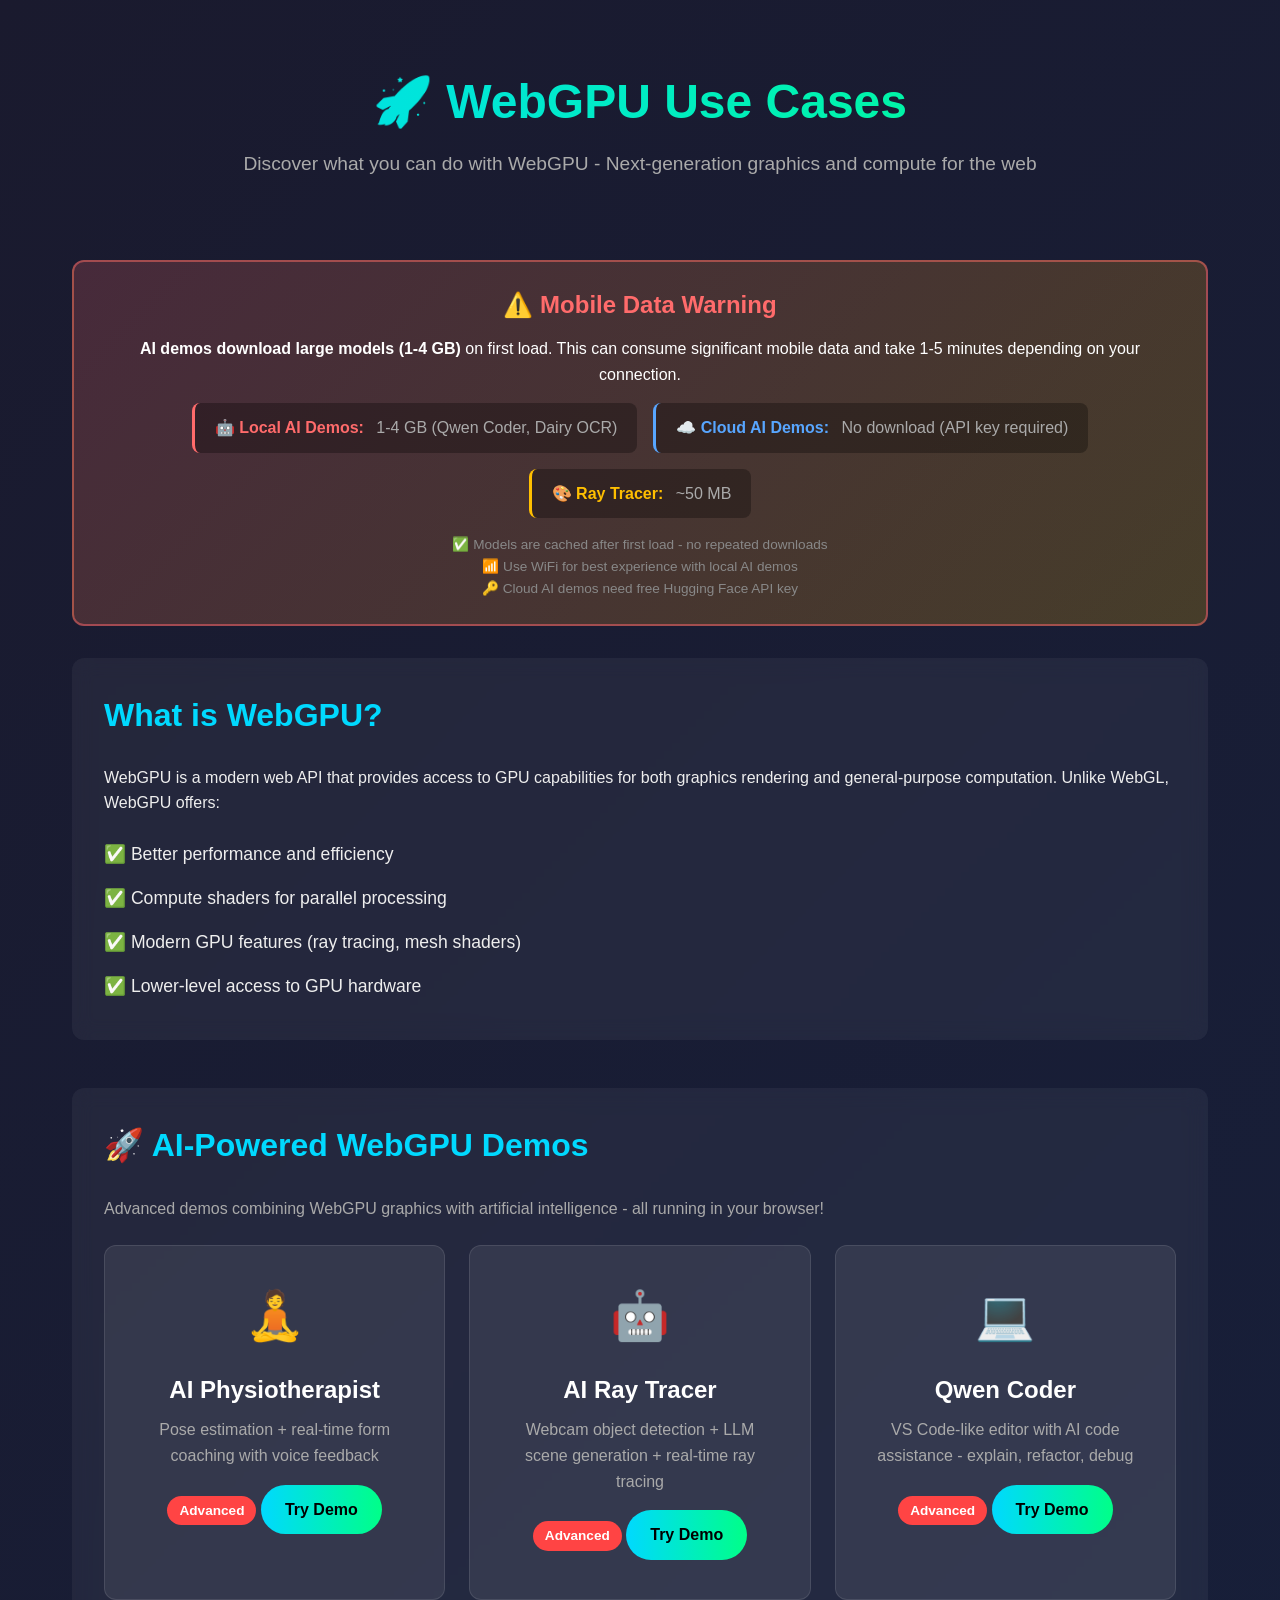
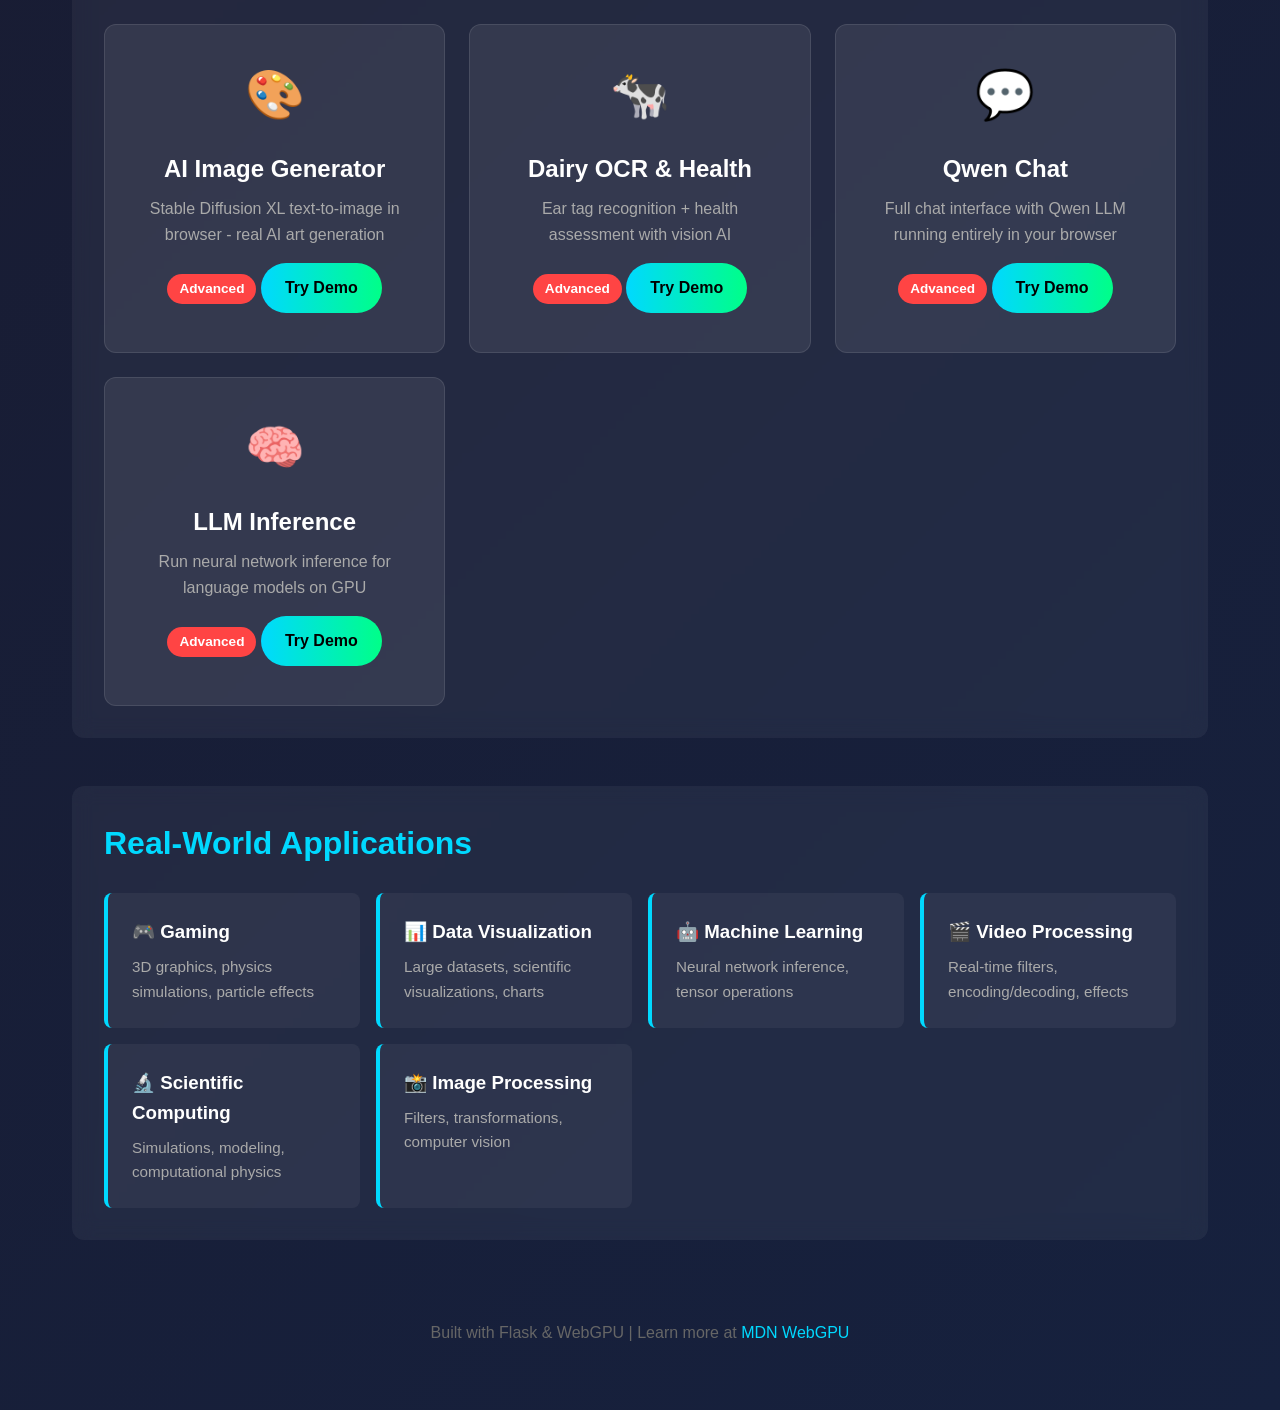
==== commit e4baeb9f: "Add AI Physiotherapist demo - BlazePose for real-time pose detection (33 landmarks) - Exercise analy" ====
--- a/index.html
+++ b/index.html
@@ -55,6 +55,14 @@
             <h2>🚀 AI-Powered WebGPU Demos</h2>
             <p style="color: #aaa; margin-bottom: 1.5rem;">Advanced demos combining WebGPU graphics with artificial intelligence - all running in your browser!</p>
             <div class="example-grid">
+                <div class="example-card" data-example="ai-physio">
+                    <div class="card-icon">🧘</div>
+                    <h3>AI Physiotherapist</h3>
+                    <p>Pose estimation + real-time form coaching with voice feedback</p>
+                    <span class="difficulty advanced">Advanced</span>
+                    <a href="templates/examples/ai-physio.html" class="btn">Try Demo</a>
+                </div>
+
                 <div class="example-card" data-example="ai-raytracer">
                     <div class="card-icon">🤖</div>
                     <h3>AI Ray Tracer</h3>
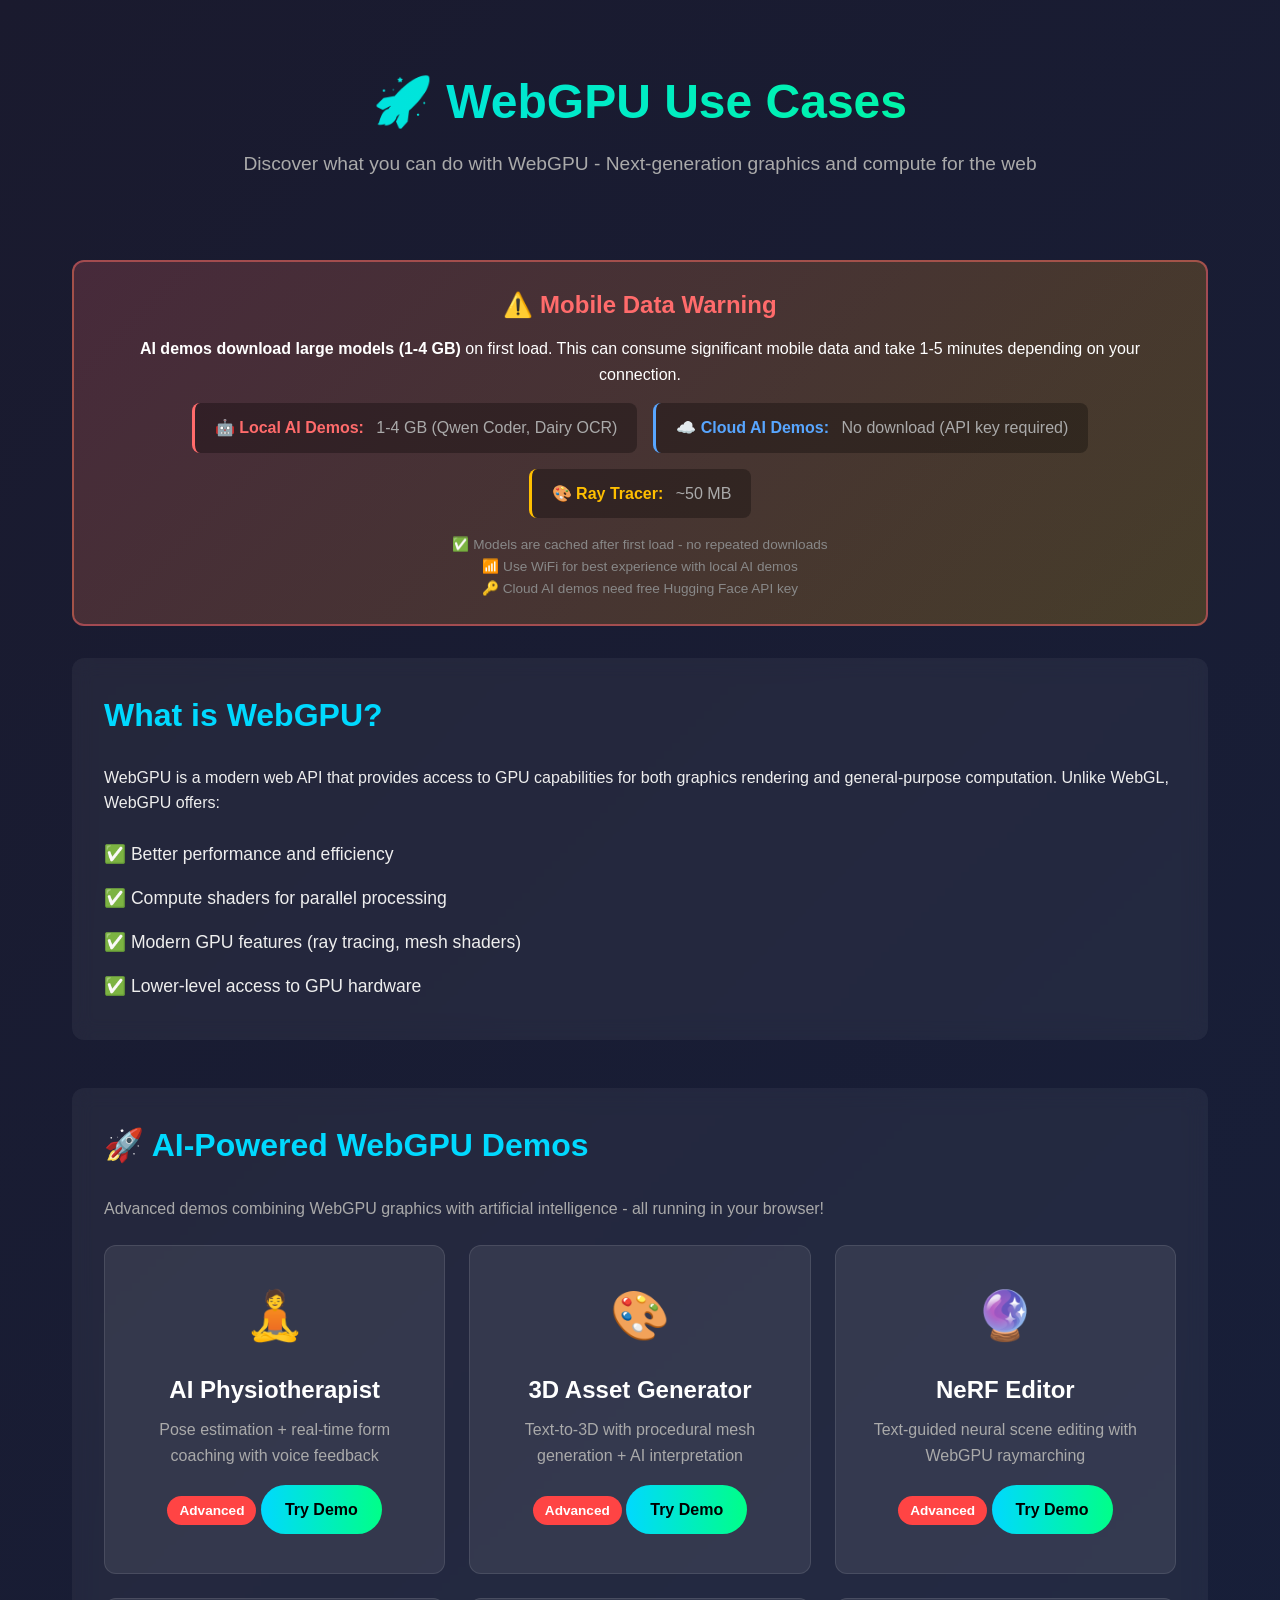
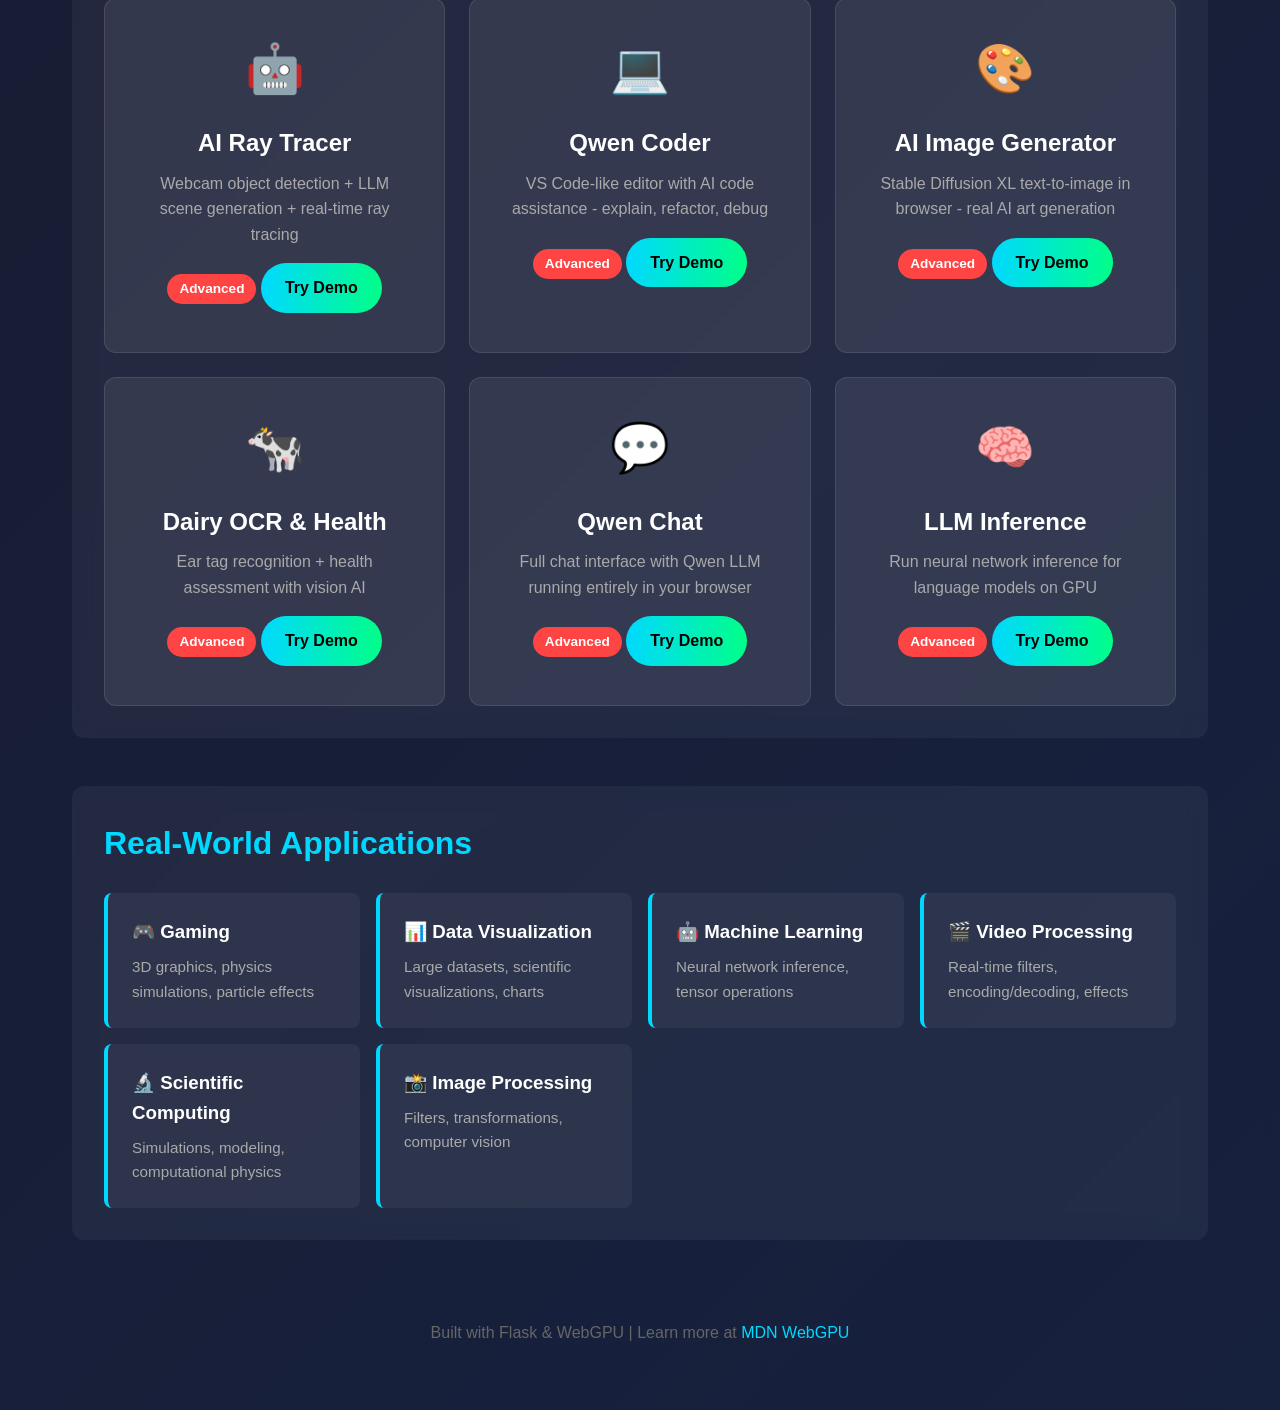
==== commit a335249d: "Add 3D Asset Generator and NeRF Editor demos New demos added:  1. 🎨 3D Asset Generator    - Text-to-" ====
--- a/index.html
+++ b/index.html
@@ -61,6 +61,22 @@
                     <p>Pose estimation + real-time form coaching with voice feedback</p>
                     <span class="difficulty advanced">Advanced</span>
                     <a href="templates/examples/ai-physio.html" class="btn">Try Demo</a>
+                </div>
+
+                <div class="example-card" data-example="3d-asset-generator">
+                    <div class="card-icon">🎨</div>
+                    <h3>3D Asset Generator</h3>
+                    <p>Text-to-3D with procedural mesh generation + AI interpretation</p>
+                    <span class="difficulty advanced">Advanced</span>
+                    <a href="templates/examples/3d-asset-generator.html" class="btn">Try Demo</a>
+                </div>
+
+                <div class="example-card" data-example="nerf-editor">
+                    <div class="card-icon">🔮</div>
+                    <h3>NeRF Editor</h3>
+                    <p>Text-guided neural scene editing with WebGPU raymarching</p>
+                    <span class="difficulty advanced">Advanced</span>
+                    <a href="templates/examples/nerf-editor.html" class="btn">Try Demo</a>
                 </div>
 
                 <div class="example-card" data-example="ai-raytracer">
